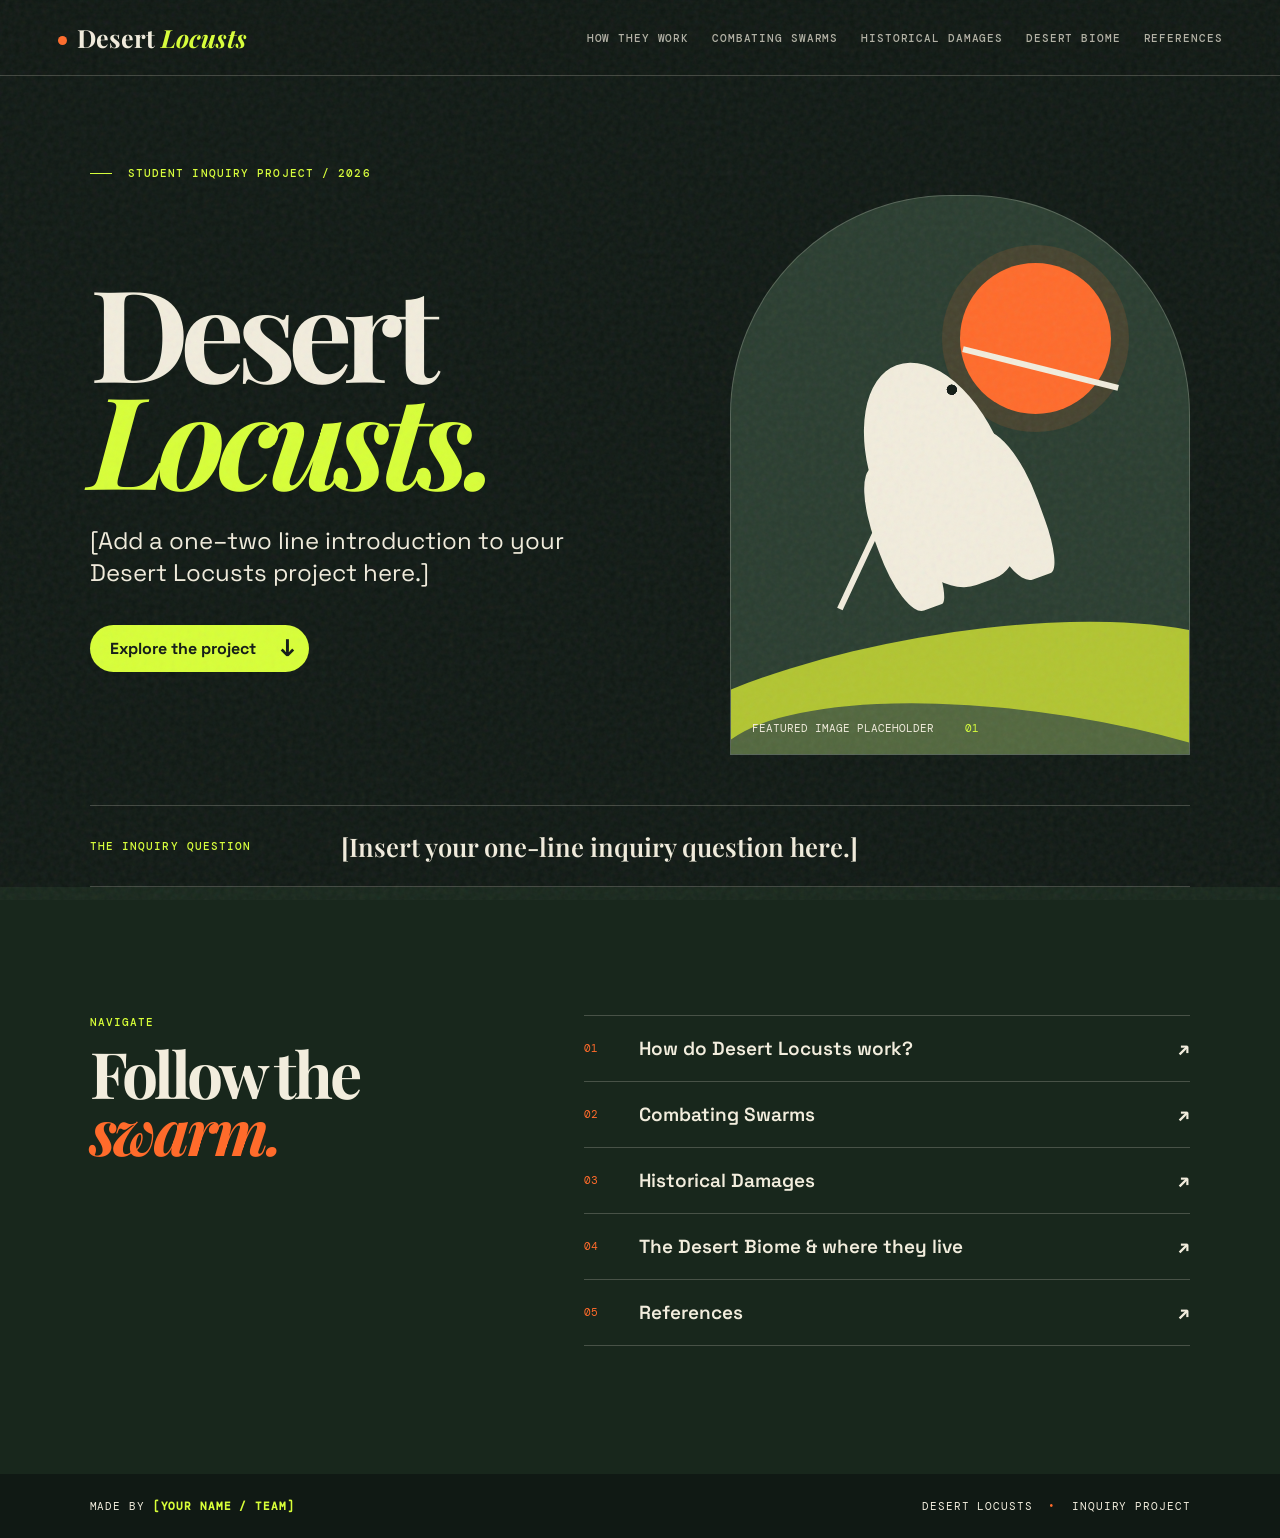
==== index.html @ 2d864cbd "Create desert locust inquiry website" ====
<!doctype html>
<html lang="en">
  <head>
    <meta charset="UTF-8" />
    <meta name="viewport" content="width=device-width, initial-scale=1.0" />
    <meta name="description" content="A student inquiry project about desert locusts." />
    <title>Desert Locusts | Inquiry Project</title>
    <link rel="preconnect" href="https://fonts.googleapis.com" />
    <link rel="preconnect" href="https://fonts.gstatic.com" crossorigin />
    <link href="https://fonts.googleapis.com/css2?family=DM+Mono:wght@400;500&family=Playfair+Display:ital,wght@0,600;0,700;0,800;1,600&family=Space+Grotesk:wght@400;500;600;700&display=swap" rel="stylesheet" />
    <link rel="stylesheet" href="styles.css" />
  </head>
  <body>
    <div class="grain" aria-hidden="true"></div>
    <header class="site-header">
      <a class="brand" href="#home" data-route="home"><span class="brand-dot"></span>Desert <em>Locusts</em></a>
      <button class="menu-toggle" aria-expanded="false" aria-controls="site-nav">Menu <span>+</span></button>
      <nav id="site-nav" aria-label="Main navigation">
        <a href="#how-locusts-work" data-route="how-locusts-work">How they work</a>
        <a href="#combating-swarms" data-route="combating-swarms">Combating swarms</a>
        <a href="#historical-damages" data-route="historical-damages">Historical damages</a>
        <a href="#desert-biome" data-route="desert-biome">Desert biome</a>
        <a href="#references" data-route="references">References</a>
      </nav>
    </header>

    <main>
      <section class="page active" id="home" data-page="home">
        <div class="hero">
          <p class="eyebrow"><span></span> Student inquiry project / 2026</p>
          <div class="hero-grid">
            <div class="hero-copy">
              <h1>Desert<br /><em>Locusts.</em></h1>
              <p class="lede">[Add a one–two line introduction to your Desert Locusts project here.]</p>
              <a class="round-link" href="#how-locusts-work" data-route="how-locusts-work">Explore the project <b>↓</b></a>
            </div>
            <figure class="hero-art placeholder-art" aria-label="Placeholder for a featured desert locust image">
              <div class="sun"></div><div class="dune dune-one"></div><div class="dune dune-two"></div>
              <div class="locust" aria-hidden="true"><i></i><i></i><i></i><i></i><i></i></div>
              <figcaption>Featured image placeholder <span>01</span></figcaption>
            </figure>
          </div>
          <div class="inquiry-card">
            <p class="eyebrow">The inquiry question</p>
            <p>[Insert your one-line inquiry question here.]</p>
          </div>
        </div>

        <section class="gateway" aria-labelledby="explore-title">
          <div><p class="eyebrow">Navigate</p><h2 id="explore-title">Follow the <em>swarm.</em></h2></div>
          <div class="topic-grid">
            <a href="#how-locusts-work" data-route="how-locusts-work"><span>01</span>How do Desert Locusts work?<b>↗</b></a>
            <a href="#combating-swarms" data-route="combating-swarms"><span>02</span>Combating Swarms<b>↗</b></a>
            <a href="#historical-damages" data-route="historical-damages"><span>03</span>Historical Damages<b>↗</b></a>
            <a href="#desert-biome" data-route="desert-biome"><span>04</span>The Desert Biome &amp; where they live<b>↗</b></a>
            <a href="#references" data-route="references"><span>05</span>References<b>↗</b></a>
          </div>
        </section>
        <footer class="home-footer"><p>Made by <strong>[Your name / team]</strong></p><p>Desert Locusts <span>•</span> Inquiry Project</p></footer>
      </section>

      <section class="page detail-page" id="how-locusts-work" data-page="how-locusts-work">
        <p class="page-number">01 / 05</p><p class="eyebrow">The science behind the swarm</p><h1>How do Desert<br /><em>Locusts work?</em></h1>
        <div class="content-layout"><div class="image-placeholder tall"><span>Image placeholder</span></div><div class="content-placeholder"><p class="lede">[Add your introduction to this topic here.]</p><hr /><h2>[Section heading]</h2><p>[Add your researched content here. This spacious layout is designed for paragraphs, facts, diagrams, or images.]</p><h2>[Section heading]</h2><p>[Continue your content here.]</p></div></div>
      </section>
      <section class="page detail-page orange" id="combating-swarms" data-page="combating-swarms">
        <p class="page-number">02 / 05</p><p class="eyebrow">Response and prevention</p><h1>Combating<br /><em>Swarms.</em></h1>
        <div class="content-layout"><div class="image-placeholder tall"><span>Image placeholder</span></div><div class="content-placeholder"><p class="lede">[Add your introduction to combating swarms here.]</p><hr /><h2>[Section heading]</h2><p>[Add your researched content here.]</p><h2>[Section heading]</h2><p>[Continue your content here.]</p></div></div>
      </section>
      <section class="page detail-page pink" id="historical-damages" data-page="historical-damages">
        <p class="page-number">03 / 05</p><p class="eyebrow">Impact through time</p><h1>Historical<br /><em>Damages.</em></h1>
        <div class="content-layout"><div class="image-placeholder tall"><span>Image placeholder</span></div><div class="content-placeholder"><p class="lede">[Add your introduction to historical damages here.]</p><hr /><h2>[Section heading]</h2><p>[Add your researched content here.]</p><h2>[Section heading]</h2><p>[Continue your content here.]</p></div></div>
      </section>
      <section class="page detail-page blue" id="desert-biome" data-page="desert-biome">
        <p class="page-number">04 / 05</p><p class="eyebrow">Place and habitat</p><h1>The Desert Biome<br /><em>&amp; where they live.</em></h1>
        <div class="content-layout"><div class="image-placeholder tall"><span>Map / image placeholder</span></div><div class="content-placeholder"><p class="lede">[Add your introduction to the Desert Biome here.]</p><hr /><h2>[Section heading]</h2><p>[Add your researched content here.]</p><h2>[Section heading]</h2><p>[Continue your content here.]</p></div></div>
      </section>
      <section class="page detail-page references" id="references" data-page="references">
        <p class="page-number">05 / 05</p><p class="eyebrow">Research archive</p><h1>References.</h1>
        <div class="reference-box"><p class="lede">[Add your complete reference list below.]</p><ol><li>[Reference 1]</li><li>[Reference 2]</li><li>[Reference 3]</li><li>[Reference 4]</li><li>[Reference 5]</li></ol></div>
      </section>
    </main>
    <script src="script.js"></script>
  </body>
</html>
---- styles.css ----
:root{--ink:#101914;--cream:#f2eddd;--lime:#d8ff38;--orange:#ff6b2b;--pink:#ff5d9b;--blue:#63b8ff;--line:rgba(242,237,221,.22)}*{box-sizing:border-box}html{scroll-behavior:smooth}body{margin:0;background:var(--ink);color:var(--cream);font-family:"Space Grotesk",sans-serif}.grain{position:fixed;inset:0;pointer-events:none;z-index:20;opacity:.13;background-image:url("data:image/svg+xml,%3Csvg viewBox='0 0 180 180' xmlns='http://www.w3.org/2000/svg'%3E%3Cfilter id='n'%3E%3CfeTurbulence type='fractalNoise' baseFrequency='.9' numOctaves='3' stitchTiles='stitch'/%3E%3C/filter%3E%3Crect width='100%25' height='100%25' filter='url(%23n)' opacity='.55'/%3E%3C/svg%3E")}.site-header{height:76px;padding:0 4.5vw;border-bottom:1px solid var(--line);display:flex;align-items:center;justify-content:space-between;position:sticky;top:0;background:rgba(16,25,20,.88);backdrop-filter:blur(14px);z-index:10}.brand{color:var(--cream);text-decoration:none;font:700 25px "Playfair Display",serif}.brand em{color:var(--lime)}.brand-dot{display:inline-block;width:9px;height:9px;background:var(--orange);border-radius:50%;margin:0 10px 3px 0}nav{display:flex;gap:23px}nav a{color:var(--cream);text-transform:uppercase;letter-spacing:.08em;font:500 11px "DM Mono",monospace;text-decoration:none;opacity:.72}nav a:hover,nav a.active{color:var(--lime);opacity:1}.menu-toggle{display:none}.page{display:none;min-height:calc(100vh - 76px)}.page.active{display:block}.hero{padding:7vw 7vw 0;overflow:hidden}.eyebrow{margin:0 0 15px;color:var(--lime);font:500 11px "DM Mono",monospace;letter-spacing:.1em;text-transform:uppercase}.eyebrow span{width:22px;height:1px;background:currentColor;display:inline-block;margin:0 8px 3px 0}.hero-grid{display:grid;grid-template-columns:1.1fr .9fr;gap:6vw;align-items:center}.hero h1,.detail-page h1{font:700 clamp(66px,10vw,154px)/.83 "Playfair Display",serif;letter-spacing:-.065em;margin:0}.hero h1 em,.detail-page h1 em{color:var(--lime);font-style:italic}.lede{font-size:clamp(18px,2vw,24px);line-height:1.35;margin:35px 0;max-width:540px}.round-link{display:inline-flex;align-items:center;gap:24px;color:var(--ink);background:var(--lime);padding:13px 14px 13px 20px;text-decoration:none;border-radius:99px;font-weight:700}.round-link b{font-size:24px;line-height:.7}.placeholder-art{height:min(45vw,560px);margin:0;position:relative;overflow:hidden;background:#2a3d30;border-radius:220px 220px 0 0;border:1px solid var(--line)}.sun{position:absolute;top:12%;right:17%;width:33%;aspect-ratio:1;border-radius:50%;background:var(--orange);box-shadow:0 0 0 18px rgba(255,107,43,.13)}.dune{position:absolute;width:150%;height:38%;border-radius:50%;background:#b2c531;bottom:-17%;left:-30%;transform:rotate(-10deg)}.dune-two{background:#52673e;bottom:-31%;left:-5%;transform:rotate(9deg)}.locust{position:absolute;width:29%;height:42%;left:31%;top:29%;border-radius:50% 55% 40% 50%;background:var(--cream);transform:rotate(-20deg);box-shadow:55px 52px 0 -38px var(--cream),-58px 47px 0 -41px var(--cream)}.locust:before,.locust:after{content:"";position:absolute;background:var(--cream);width:120%;height:6px;top:40%;left:-90%;transform:rotate(-45deg);transform-origin:right}.locust:after{left:78%;transform:rotate(34deg)}.locust i{position:absolute;background:var(--ink);border-radius:50%;width:10px;height:10px;right:16%;top:16%}.placeholder-art figcaption{position:absolute;bottom:19px;left:21px;font:11px "DM Mono",monospace;text-transform:uppercase}.placeholder-art figcaption span{margin-left:24px;color:var(--lime)}.inquiry-card{border-top:1px solid var(--line);border-bottom:1px solid var(--line);padding:25px 0;margin-top:50px;display:flex;gap:7vw;align-items:center}.inquiry-card .eyebrow{margin:0;min-width:145px}.inquiry-card p:last-child{margin:0;font:600 clamp(18px,2vw,29px)/1.18 "Playfair Display",serif}.gateway{padding:10vw 7vw;display:grid;grid-template-columns:.8fr 1.2fr;gap:7vw;background:#18271c}.gateway h2{font:700 clamp(48px,5vw,76px)/.9 "Playfair Display",serif;margin:0;letter-spacing:-.05em}.gateway h2 em{color:var(--orange)}.topic-grid{border-top:1px solid var(--line)}.topic-grid a{display:grid;grid-template-columns:45px 1fr 25px;gap:10px;padding:20px 0;border-bottom:1px solid var(--line);color:var(--cream);text-decoration:none;font-size:19px;font-weight:600}.topic-grid a:hover{color:var(--lime);padding-left:8px}.topic-grid span{font:11px "DM Mono",monospace;color:var(--orange);padding-top:5px}.topic-grid b{text-align:right}.home-footer{display:flex;justify-content:space-between;padding:25px 7vw;font:11px "DM Mono",monospace;text-transform:uppercase;letter-spacing:.08em}.home-footer p{margin:0}.home-footer strong{color:var(--lime)}.home-footer span{color:var(--orange);margin:0 8px}.detail-page{padding:7vw;position:relative;background:var(--ink)}.detail-page .page-number{position:absolute;right:7vw;top:7vw;color:var(--orange);font:11px "DM Mono",monospace}.detail-page h1{font-size:clamp(58px,9vw,132px);margin-bottom:70px}.content-layout{display:grid;grid-template-columns:.9fr 1.1fr;gap:7vw;align-items:start}.image-placeholder{min-height:460px;border:1px dashed rgba(242,237,221,.55);background:linear-gradient(135deg,#23382b,#1a271f);position:relative;overflow:hidden}.image-placeholder:before{content:"";position:absolute;width:210px;height:210px;border-radius:50%;background:var(--orange);right:-45px;top:-45px}.image-placeholder span{position:absolute;bottom:20px;left:20px;font:11px "DM Mono",monospace;text-transform:uppercase;letter-spacing:.1em}.content-placeholder{max-width:650px}.content-placeholder .lede{margin-top:0}.content-placeholder hr{border:0;border-top:1px solid var(--line);margin:40px 0}.content-placeholder h2{font:700 31px "Playfair Display",serif;margin:30px 0 9px}.content-placeholder p:not(.lede){font-size:17px;line-height:1.7;color:#d5d0c3}.orange{--lime:#ff9d3d}.pink{--lime:#ff7bb0}.blue{--lime:#7ac5ff}.references{min-height:100vh}.reference-box{max-width:900px;border-top:1px solid var(--line);padding-top:20px}.reference-box ol{margin:42px 0 0;padding:0;list-style-position:inside;border-top:1px solid var(--line)}.reference-box li{padding:19px 0;border-bottom:1px solid var(--line);font:15px/1.5 "DM Mono",monospace;color:#d5d0c3}
@media(max-width:800px){.site-header{height:65px;padding:0 6vw}.brand{font-size:22px}.menu-toggle{display:block;background:none;border:0;color:var(--cream);font:500 11px "DM Mono",monospace;text-transform:uppercase;letter-spacing:.1em}.menu-toggle span{color:var(--lime);font-size:20px;margin-left:5px}nav{display:none;position:absolute;top:65px;left:0;right:0;background:var(--ink);padding:20px 6vw 26px;flex-direction:column;border-bottom:1px solid var(--line)}nav.open{display:flex}.page{min-height:calc(100vh - 65px)}.hero{padding:15vw 6vw 0}.hero-grid,.gateway,.content-layout{grid-template-columns:1fr;gap:42px}.hero h1{font-size:clamp(65px,19vw,110px)}.placeholder-art{height:90vw;max-height:500px}.inquiry-card{display:block;margin-top:36px}.inquiry-card .eyebrow{margin-bottom:13px}.gateway{padding:18vw 6vw}.home-footer{padding:22px 6vw;gap:15px;flex-direction:column}.detail-page{padding:15vw 6vw}.detail-page .page-number{right:6vw;top:15vw}.detail-page h1{font-size:clamp(50px,14vw,82px);margin-bottom:45px;padding-top:25px}.image-placeholder{min-height:270px}.content-placeholder h2{font-size:27px}}
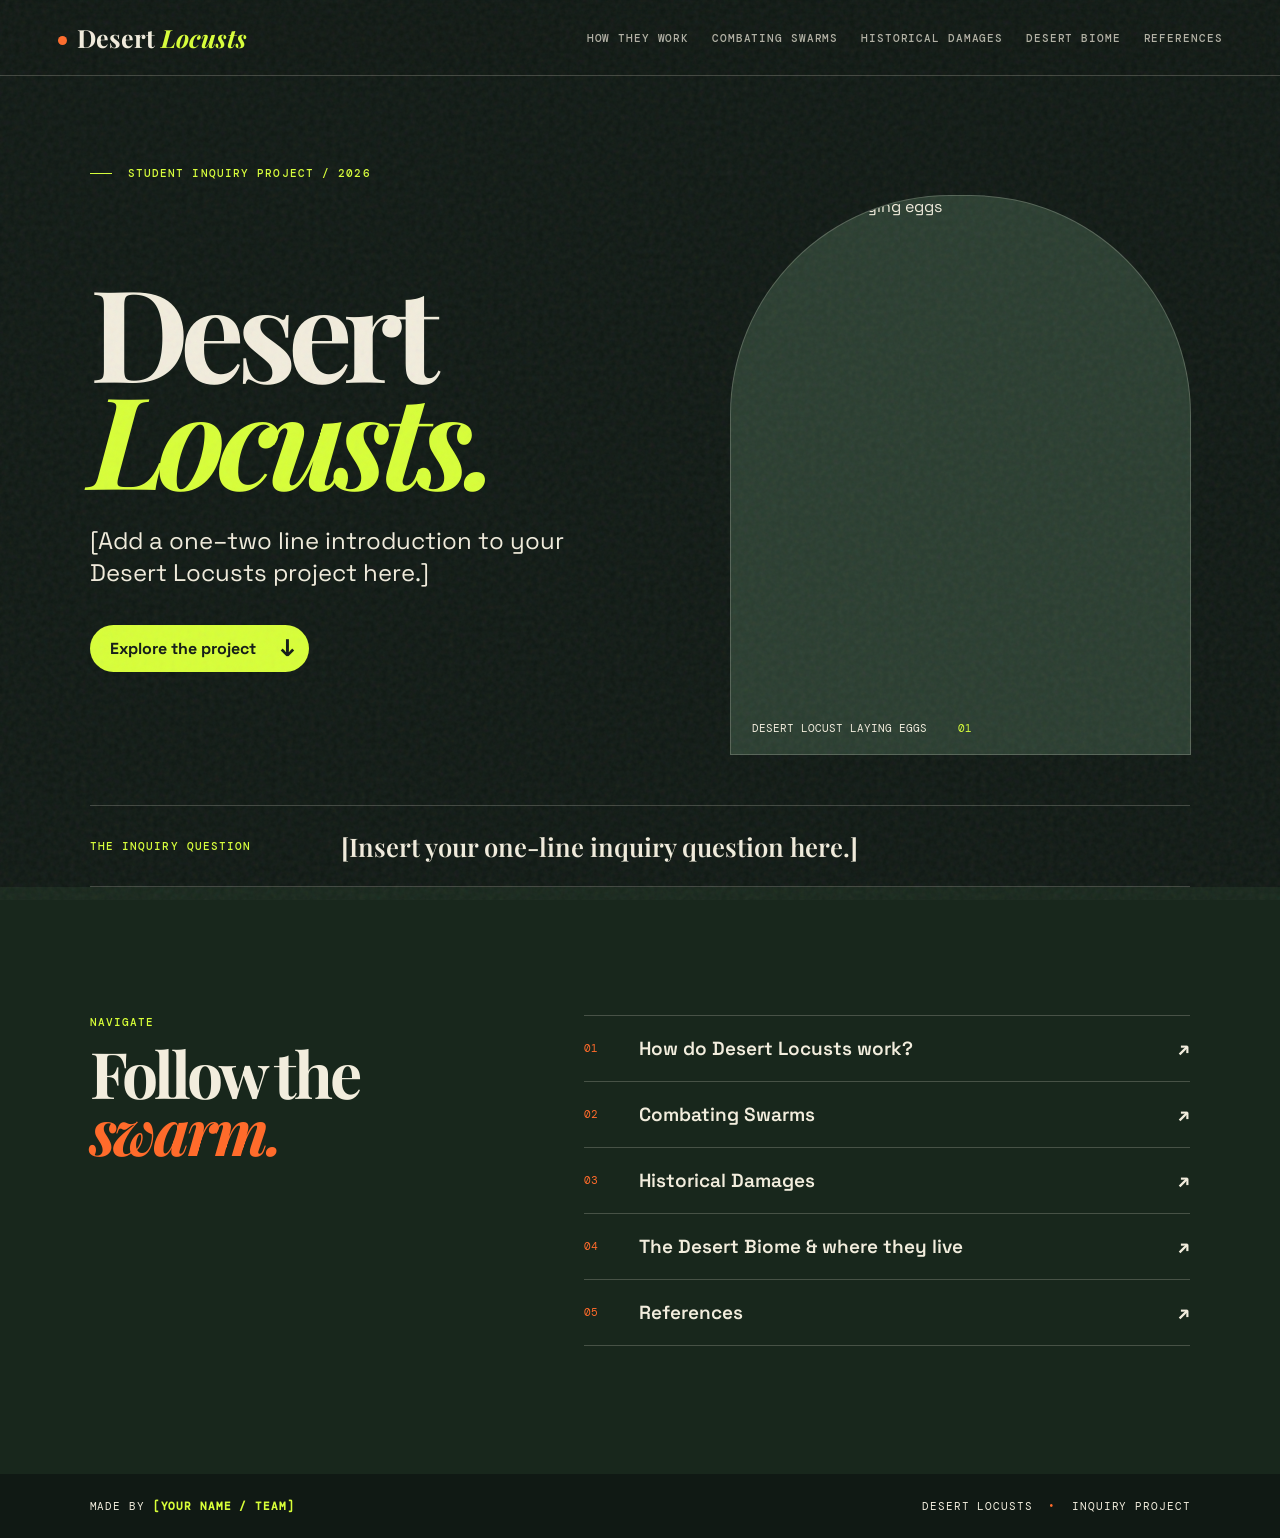
==== commit b4673aa4: "Add desert locust hero image" ====
--- a/index.html
+++ b/index.html
@@ -13,31 +13,30 @@
   <body>
     <div class="grain" aria-hidden="true"></div>
     <header class="site-header">
-      <a class="brand" href="#home" data-route="home"><span class="brand-dot"></span>Desert <em>Locusts</em></a>
+      <a class="brand" href="index.html"><span class="brand-dot"></span>Desert <em>Locusts</em></a>
       <button class="menu-toggle" aria-expanded="false" aria-controls="site-nav">Menu <span>+</span></button>
       <nav id="site-nav" aria-label="Main navigation">
-        <a href="#how-locusts-work" data-route="how-locusts-work">How they work</a>
-        <a href="#combating-swarms" data-route="combating-swarms">Combating swarms</a>
-        <a href="#historical-damages" data-route="historical-damages">Historical damages</a>
-        <a href="#desert-biome" data-route="desert-biome">Desert biome</a>
-        <a href="#references" data-route="references">References</a>
+        <a href="how-locusts-work.html">How they work</a>
+        <a href="combating-swarms.html">Combating swarms</a>
+        <a href="historical-damages.html">Historical damages</a>
+        <a href="desert-biome.html">Desert biome</a>
+        <a href="references.html">References</a>
       </nav>
     </header>
 
     <main>
-      <section class="page active" id="home" data-page="home">
+      <section class="page active">
         <div class="hero">
           <p class="eyebrow"><span></span> Student inquiry project / 2026</p>
           <div class="hero-grid">
             <div class="hero-copy">
               <h1>Desert<br /><em>Locusts.</em></h1>
               <p class="lede">[Add a one–two line introduction to your Desert Locusts project here.]</p>
-              <a class="round-link" href="#how-locusts-work" data-route="how-locusts-work">Explore the project <b>↓</b></a>
+              <a class="round-link" href="how-locusts-work.html">Explore the project <b>↓</b></a>
             </div>
-            <figure class="hero-art placeholder-art" aria-label="Placeholder for a featured desert locust image">
-              <div class="sun"></div><div class="dune dune-one"></div><div class="dune dune-two"></div>
-              <div class="locust" aria-hidden="true"><i></i><i></i><i></i><i></i><i></i></div>
-              <figcaption>Featured image placeholder <span>01</span></figcaption>
+            <figure class="hero-art placeholder-art">
+              <img src="https://upload.wikimedia.org/wikipedia/commons/f/f2/SGR_laying.jpg" alt="Desert locust laying eggs" />
+              <figcaption>Desert locust laying eggs <span>01</span></figcaption>
             </figure>
           </div>
           <div class="inquiry-card">
@@ -49,36 +48,16 @@
         <section class="gateway" aria-labelledby="explore-title">
           <div><p class="eyebrow">Navigate</p><h2 id="explore-title">Follow the <em>swarm.</em></h2></div>
           <div class="topic-grid">
-            <a href="#how-locusts-work" data-route="how-locusts-work"><span>01</span>How do Desert Locusts work?<b>↗</b></a>
-            <a href="#combating-swarms" data-route="combating-swarms"><span>02</span>Combating Swarms<b>↗</b></a>
-            <a href="#historical-damages" data-route="historical-damages"><span>03</span>Historical Damages<b>↗</b></a>
-            <a href="#desert-biome" data-route="desert-biome"><span>04</span>The Desert Biome &amp; where they live<b>↗</b></a>
-            <a href="#references" data-route="references"><span>05</span>References<b>↗</b></a>
+            <a href="how-locusts-work.html"><span>01</span>How do Desert Locusts work?<b>↗</b></a>
+            <a href="combating-swarms.html"><span>02</span>Combating Swarms<b>↗</b></a>
+            <a href="historical-damages.html"><span>03</span>Historical Damages<b>↗</b></a>
+            <a href="desert-biome.html"><span>04</span>The Desert Biome &amp; where they live<b>↗</b></a>
+            <a href="references.html"><span>05</span>References<b>↗</b></a>
           </div>
         </section>
         <footer class="home-footer"><p>Made by <strong>[Your name / team]</strong></p><p>Desert Locusts <span>•</span> Inquiry Project</p></footer>
       </section>
 
-      <section class="page detail-page" id="how-locusts-work" data-page="how-locusts-work">
-        <p class="page-number">01 / 05</p><p class="eyebrow">The science behind the swarm</p><h1>How do Desert<br /><em>Locusts work?</em></h1>
-        <div class="content-layout"><div class="image-placeholder tall"><span>Image placeholder</span></div><div class="content-placeholder"><p class="lede">[Add your introduction to this topic here.]</p><hr /><h2>[Section heading]</h2><p>[Add your researched content here. This spacious layout is designed for paragraphs, facts, diagrams, or images.]</p><h2>[Section heading]</h2><p>[Continue your content here.]</p></div></div>
-      </section>
-      <section class="page detail-page orange" id="combating-swarms" data-page="combating-swarms">
-        <p class="page-number">02 / 05</p><p class="eyebrow">Response and prevention</p><h1>Combating<br /><em>Swarms.</em></h1>
-        <div class="content-layout"><div class="image-placeholder tall"><span>Image placeholder</span></div><div class="content-placeholder"><p class="lede">[Add your introduction to combating swarms here.]</p><hr /><h2>[Section heading]</h2><p>[Add your researched content here.]</p><h2>[Section heading]</h2><p>[Continue your content here.]</p></div></div>
-      </section>
-      <section class="page detail-page pink" id="historical-damages" data-page="historical-damages">
-        <p class="page-number">03 / 05</p><p class="eyebrow">Impact through time</p><h1>Historical<br /><em>Damages.</em></h1>
-        <div class="content-layout"><div class="image-placeholder tall"><span>Image placeholder</span></div><div class="content-placeholder"><p class="lede">[Add your introduction to historical damages here.]</p><hr /><h2>[Section heading]</h2><p>[Add your researched content here.]</p><h2>[Section heading]</h2><p>[Continue your content here.]</p></div></div>
-      </section>
-      <section class="page detail-page blue" id="desert-biome" data-page="desert-biome">
-        <p class="page-number">04 / 05</p><p class="eyebrow">Place and habitat</p><h1>The Desert Biome<br /><em>&amp; where they live.</em></h1>
-        <div class="content-layout"><div class="image-placeholder tall"><span>Map / image placeholder</span></div><div class="content-placeholder"><p class="lede">[Add your introduction to the Desert Biome here.]</p><hr /><h2>[Section heading]</h2><p>[Add your researched content here.]</p><h2>[Section heading]</h2><p>[Continue your content here.]</p></div></div>
-      </section>
-      <section class="page detail-page references" id="references" data-page="references">
-        <p class="page-number">05 / 05</p><p class="eyebrow">Research archive</p><h1>References.</h1>
-        <div class="reference-box"><p class="lede">[Add your complete reference list below.]</p><ol><li>[Reference 1]</li><li>[Reference 2]</li><li>[Reference 3]</li><li>[Reference 4]</li><li>[Reference 5]</li></ol></div>
-      </section>
     </main>
     <script src="script.js"></script>
   </body>
--- a/styles.css
+++ b/styles.css
@@ -1,2 +1,72 @@
 :root{--ink:#101914;--cream:#f2eddd;--lime:#d8ff38;--orange:#ff6b2b;--pink:#ff5d9b;--blue:#63b8ff;--line:rgba(242,237,221,.22)}*{box-sizing:border-box}html{scroll-behavior:smooth}body{margin:0;background:var(--ink);color:var(--cream);font-family:"Space Grotesk",sans-serif}.grain{position:fixed;inset:0;pointer-events:none;z-index:20;opacity:.13;background-image:url("data:image/svg+xml,%3Csvg viewBox='0 0 180 180' xmlns='http://www.w3.org/2000/svg'%3E%3Cfilter id='n'%3E%3CfeTurbulence type='fractalNoise' baseFrequency='.9' numOctaves='3' stitchTiles='stitch'/%3E%3C/filter%3E%3Crect width='100%25' height='100%25' filter='url(%23n)' opacity='.55'/%3E%3C/svg%3E")}.site-header{height:76px;padding:0 4.5vw;border-bottom:1px solid var(--line);display:flex;align-items:center;justify-content:space-between;position:sticky;top:0;background:rgba(16,25,20,.88);backdrop-filter:blur(14px);z-index:10}.brand{color:var(--cream);text-decoration:none;font:700 25px "Playfair Display",serif}.brand em{color:var(--lime)}.brand-dot{display:inline-block;width:9px;height:9px;background:var(--orange);border-radius:50%;margin:0 10px 3px 0}nav{display:flex;gap:23px}nav a{color:var(--cream);text-transform:uppercase;letter-spacing:.08em;font:500 11px "DM Mono",monospace;text-decoration:none;opacity:.72}nav a:hover,nav a.active{color:var(--lime);opacity:1}.menu-toggle{display:none}.page{display:none;min-height:calc(100vh - 76px)}.page.active{display:block}.hero{padding:7vw 7vw 0;overflow:hidden}.eyebrow{margin:0 0 15px;color:var(--lime);font:500 11px "DM Mono",monospace;letter-spacing:.1em;text-transform:uppercase}.eyebrow span{width:22px;height:1px;background:currentColor;display:inline-block;margin:0 8px 3px 0}.hero-grid{display:grid;grid-template-columns:1.1fr .9fr;gap:6vw;align-items:center}.hero h1,.detail-page h1{font:700 clamp(66px,10vw,154px)/.83 "Playfair Display",serif;letter-spacing:-.065em;margin:0}.hero h1 em,.detail-page h1 em{color:var(--lime);font-style:italic}.lede{font-size:clamp(18px,2vw,24px);line-height:1.35;margin:35px 0;max-width:540px}.round-link{display:inline-flex;align-items:center;gap:24px;color:var(--ink);background:var(--lime);padding:13px 14px 13px 20px;text-decoration:none;border-radius:99px;font-weight:700}.round-link b{font-size:24px;line-height:.7}.placeholder-art{height:min(45vw,560px);margin:0;position:relative;overflow:hidden;background:#2a3d30;border-radius:220px 220px 0 0;border:1px solid var(--line)}.sun{position:absolute;top:12%;right:17%;width:33%;aspect-ratio:1;border-radius:50%;background:var(--orange);box-shadow:0 0 0 18px rgba(255,107,43,.13)}.dune{position:absolute;width:150%;height:38%;border-radius:50%;background:#b2c531;bottom:-17%;left:-30%;transform:rotate(-10deg)}.dune-two{background:#52673e;bottom:-31%;left:-5%;transform:rotate(9deg)}.locust{position:absolute;width:29%;height:42%;left:31%;top:29%;border-radius:50% 55% 40% 50%;background:var(--cream);transform:rotate(-20deg);box-shadow:55px 52px 0 -38px var(--cream),-58px 47px 0 -41px var(--cream)}.locust:before,.locust:after{content:"";position:absolute;background:var(--cream);width:120%;height:6px;top:40%;left:-90%;transform:rotate(-45deg);transform-origin:right}.locust:after{left:78%;transform:rotate(34deg)}.locust i{position:absolute;background:var(--ink);border-radius:50%;width:10px;height:10px;right:16%;top:16%}.placeholder-art figcaption{position:absolute;bottom:19px;left:21px;font:11px "DM Mono",monospace;text-transform:uppercase}.placeholder-art figcaption span{margin-left:24px;color:var(--lime)}.inquiry-card{border-top:1px solid var(--line);border-bottom:1px solid var(--line);padding:25px 0;margin-top:50px;display:flex;gap:7vw;align-items:center}.inquiry-card .eyebrow{margin:0;min-width:145px}.inquiry-card p:last-child{margin:0;font:600 clamp(18px,2vw,29px)/1.18 "Playfair Display",serif}.gateway{padding:10vw 7vw;display:grid;grid-template-columns:.8fr 1.2fr;gap:7vw;background:#18271c}.gateway h2{font:700 clamp(48px,5vw,76px)/.9 "Playfair Display",serif;margin:0;letter-spacing:-.05em}.gateway h2 em{color:var(--orange)}.topic-grid{border-top:1px solid var(--line)}.topic-grid a{display:grid;grid-template-columns:45px 1fr 25px;gap:10px;padding:20px 0;border-bottom:1px solid var(--line);color:var(--cream);text-decoration:none;font-size:19px;font-weight:600}.topic-grid a:hover{color:var(--lime);padding-left:8px}.topic-grid span{font:11px "DM Mono",monospace;color:var(--orange);padding-top:5px}.topic-grid b{text-align:right}.home-footer{display:flex;justify-content:space-between;padding:25px 7vw;font:11px "DM Mono",monospace;text-transform:uppercase;letter-spacing:.08em}.home-footer p{margin:0}.home-footer strong{color:var(--lime)}.home-footer span{color:var(--orange);margin:0 8px}.detail-page{padding:7vw;position:relative;background:var(--ink)}.detail-page .page-number{position:absolute;right:7vw;top:7vw;color:var(--orange);font:11px "DM Mono",monospace}.detail-page h1{font-size:clamp(58px,9vw,132px);margin-bottom:70px}.content-layout{display:grid;grid-template-columns:.9fr 1.1fr;gap:7vw;align-items:start}.image-placeholder{min-height:460px;border:1px dashed rgba(242,237,221,.55);background:linear-gradient(135deg,#23382b,#1a271f);position:relative;overflow:hidden}.image-placeholder:before{content:"";position:absolute;width:210px;height:210px;border-radius:50%;background:var(--orange);right:-45px;top:-45px}.image-placeholder span{position:absolute;bottom:20px;left:20px;font:11px "DM Mono",monospace;text-transform:uppercase;letter-spacing:.1em}.content-placeholder{max-width:650px}.content-placeholder .lede{margin-top:0}.content-placeholder hr{border:0;border-top:1px solid var(--line);margin:40px 0}.content-placeholder h2{font:700 31px "Playfair Display",serif;margin:30px 0 9px}.content-placeholder p:not(.lede){font-size:17px;line-height:1.7;color:#d5d0c3}.orange{--lime:#ff9d3d}.pink{--lime:#ff7bb0}.blue{--lime:#7ac5ff}.references{min-height:100vh}.reference-box{max-width:900px;border-top:1px solid var(--line);padding-top:20px}.reference-box ol{margin:42px 0 0;padding:0;list-style-position:inside;border-top:1px solid var(--line)}.reference-box li{padding:19px 0;border-bottom:1px solid var(--line);font:15px/1.5 "DM Mono",monospace;color:#d5d0c3}
 @media(max-width:800px){.site-header{height:65px;padding:0 6vw}.brand{font-size:22px}.menu-toggle{display:block;background:none;border:0;color:var(--cream);font:500 11px "DM Mono",monospace;text-transform:uppercase;letter-spacing:.1em}.menu-toggle span{color:var(--lime);font-size:20px;margin-left:5px}nav{display:none;position:absolute;top:65px;left:0;right:0;background:var(--ink);padding:20px 6vw 26px;flex-direction:column;border-bottom:1px solid var(--line)}nav.open{display:flex}.page{min-height:calc(100vh - 65px)}.hero{padding:15vw 6vw 0}.hero-grid,.gateway,.content-layout{grid-template-columns:1fr;gap:42px}.hero h1{font-size:clamp(65px,19vw,110px)}.placeholder-art{height:90vw;max-height:500px}.inquiry-card{display:block;margin-top:36px}.inquiry-card .eyebrow{margin-bottom:13px}.gateway{padding:18vw 6vw}.home-footer{padding:22px 6vw;gap:15px;flex-direction:column}.detail-page{padding:15vw 6vw}.detail-page .page-number{right:6vw;top:15vw}.detail-page h1{font-size:clamp(50px,14vw,82px);margin-bottom:45px;padding-top:25px}.image-placeholder{min-height:270px}.content-placeholder h2{font-size:27px}}
+
+/* Page entrance animations */
+@keyframes fade-up {
+  from { opacity: 0; transform: translateY(28px); }
+  to { opacity: 1; transform: translateY(0); }
+}
+
+@keyframes fade-in {
+  from { opacity: 0; }
+  to { opacity: 1; }
+}
+
+@keyframes reveal-image {
+  from { clip-path: inset(0 0 100% 0); transform: scale(1.06); }
+  to { clip-path: inset(0 0 0 0); transform: scale(1); }
+}
+
+@keyframes drift {
+  0%, 100% { transform: translate3d(0, 0, 0) rotate(-20deg); }
+  50% { transform: translate3d(9px, -13px, 0) rotate(-16deg); }
+}
+
+.site-header { animation: fade-in .7s ease both; }
+.hero > .eyebrow,
+.detail-page > .eyebrow { animation: fade-up .65s .12s cubic-bezier(.22, 1, .36, 1) both; }
+.hero-copy h1,
+.detail-page h1 { animation: fade-up .8s .22s cubic-bezier(.22, 1, .36, 1) both; }
+.hero-copy .lede,
+.content-placeholder .lede { animation: fade-up .75s .39s cubic-bezier(.22, 1, .36, 1) both; }
+.round-link { animation: fade-up .7s .52s cubic-bezier(.22, 1, .36, 1) both; transition: transform .25s ease, box-shadow .25s ease, background-color .25s ease; }
+.round-link:hover { transform: translateY(-4px); box-shadow: 0 12px 26px rgba(216, 255, 56, .22); }
+.hero-art,
+.image-placeholder { animation: reveal-image 1.1s .26s cubic-bezier(.77, 0, .18, 1) both; }
+.locust { animation: drift 5.5s 1.2s ease-in-out infinite; }
+.inquiry-card { animation: fade-up .8s .64s cubic-bezier(.22, 1, .36, 1) both; }
+.gateway { animation: fade-in .85s .26s ease both; }
+.gateway > div:first-child { animation: fade-up .7s .35s cubic-bezier(.22, 1, .36, 1) both; }
+.topic-grid a { animation: fade-up .55s cubic-bezier(.22, 1, .36, 1) both; transition: color .2s ease, padding-left .25s ease, background-color .25s ease; }
+.topic-grid a:nth-child(1) { animation-delay: .42s; }
+.topic-grid a:nth-child(2) { animation-delay: .49s; }
+.topic-grid a:nth-child(3) { animation-delay: .56s; }
+.topic-grid a:nth-child(4) { animation-delay: .63s; }
+.topic-grid a:nth-child(5) { animation-delay: .70s; }
+.topic-grid a:hover { background: rgba(216, 255, 56, .06); }
+.home-footer { animation: fade-in .8s .85s ease both; }
+.detail-page .page-number { animation: fade-in .65s .34s ease both; }
+.content-placeholder hr,
+.content-placeholder h2,
+.content-placeholder p:not(.lede),
+.reference-box { animation: fade-up .65s .52s cubic-bezier(.22, 1, .36, 1) both; }
+.content-placeholder h2 { animation-delay: .61s; }
+.content-placeholder p:not(.lede) { animation-delay: .7s; }
+.reference-box li { animation: fade-up .55s cubic-bezier(.22, 1, .36, 1) both; }
+.reference-box li:nth-child(1) { animation-delay: .45s; }
+.reference-box li:nth-child(2) { animation-delay: .52s; }
+.reference-box li:nth-child(3) { animation-delay: .59s; }
+.reference-box li:nth-child(4) { animation-delay: .66s; }
+.reference-box li:nth-child(5) { animation-delay: .73s; }
+
+.placeholder-art img {
+  width: 100%;
+  height: 100%;
+  display: block;
+  object-fit: cover;
+  object-position: center;
+}
+
+@media (prefers-reduced-motion: reduce) {
+  *, *::before, *::after { animation-duration: .01ms !important; animation-iteration-count: 1 !important; scroll-behavior: auto !important; transition-duration: .01ms !important; }
+}
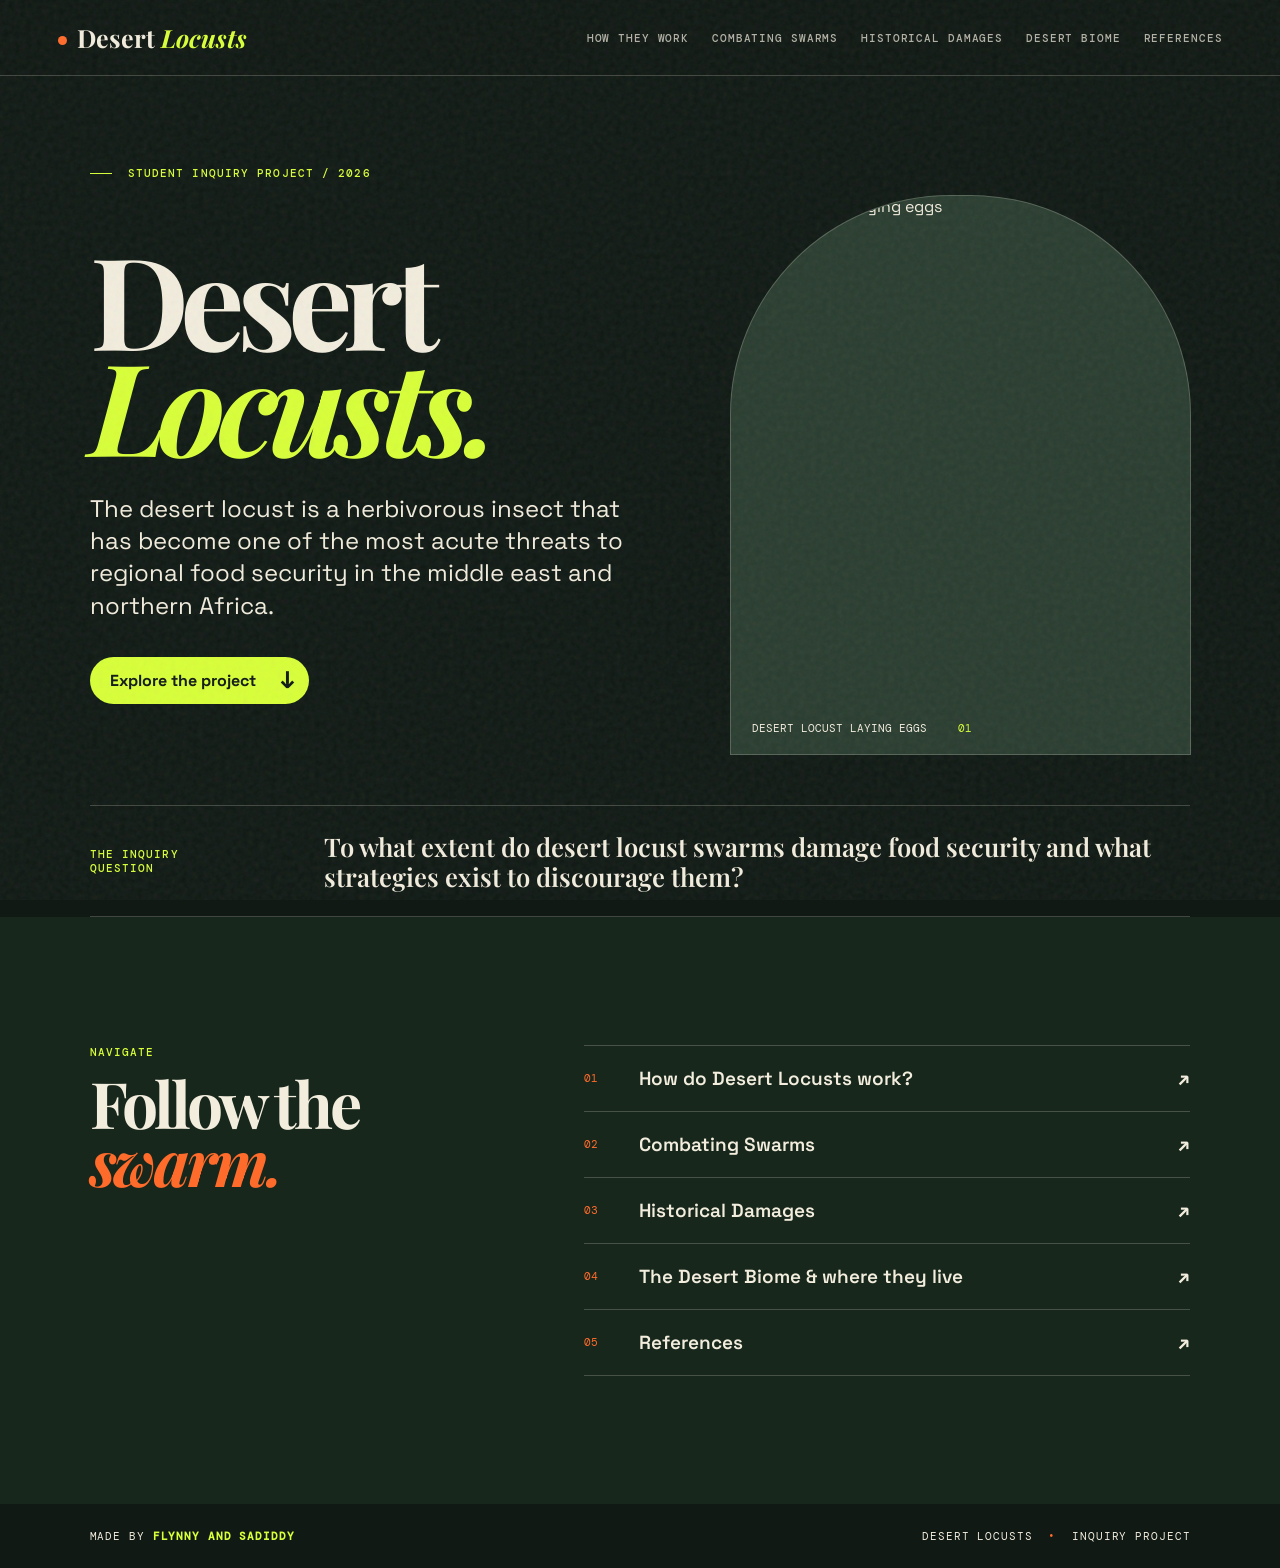
==== commit 1af95b39: "Update index.html" ====
--- a/index.html
+++ b/index.html
@@ -31,7 +31,7 @@
           <div class="hero-grid">
             <div class="hero-copy">
               <h1>Desert<br /><em>Locusts.</em></h1>
-              <p class="lede">[Add a one–two line introduction to your Desert Locusts project here.]</p>
+              <p class="lede">The desert locust is a herbivorous insect that has become one of the most acute threats to regional food security in the middle east and northern Africa.</p>
               <a class="round-link" href="how-locusts-work.html">Explore the project <b>↓</b></a>
             </div>
             <figure class="hero-art placeholder-art">
@@ -41,7 +41,7 @@
           </div>
           <div class="inquiry-card">
             <p class="eyebrow">The inquiry question</p>
-            <p>[Insert your one-line inquiry question here.]</p>
+            <p>To what extent do desert locust swarms damage food security and what strategies exist to discourage them?</p>
           </div>
         </div>
 
@@ -55,7 +55,7 @@
             <a href="references.html"><span>05</span>References<b>↗</b></a>
           </div>
         </section>
-        <footer class="home-footer"><p>Made by <strong>[Your name / team]</strong></p><p>Desert Locusts <span>•</span> Inquiry Project</p></footer>
+        <footer class="home-footer"><p>Made by <strong>Flynny and Sadiddy</strong></p><p>Desert Locusts <span>•</span> Inquiry Project</p></footer>
       </section>
 
     </main>
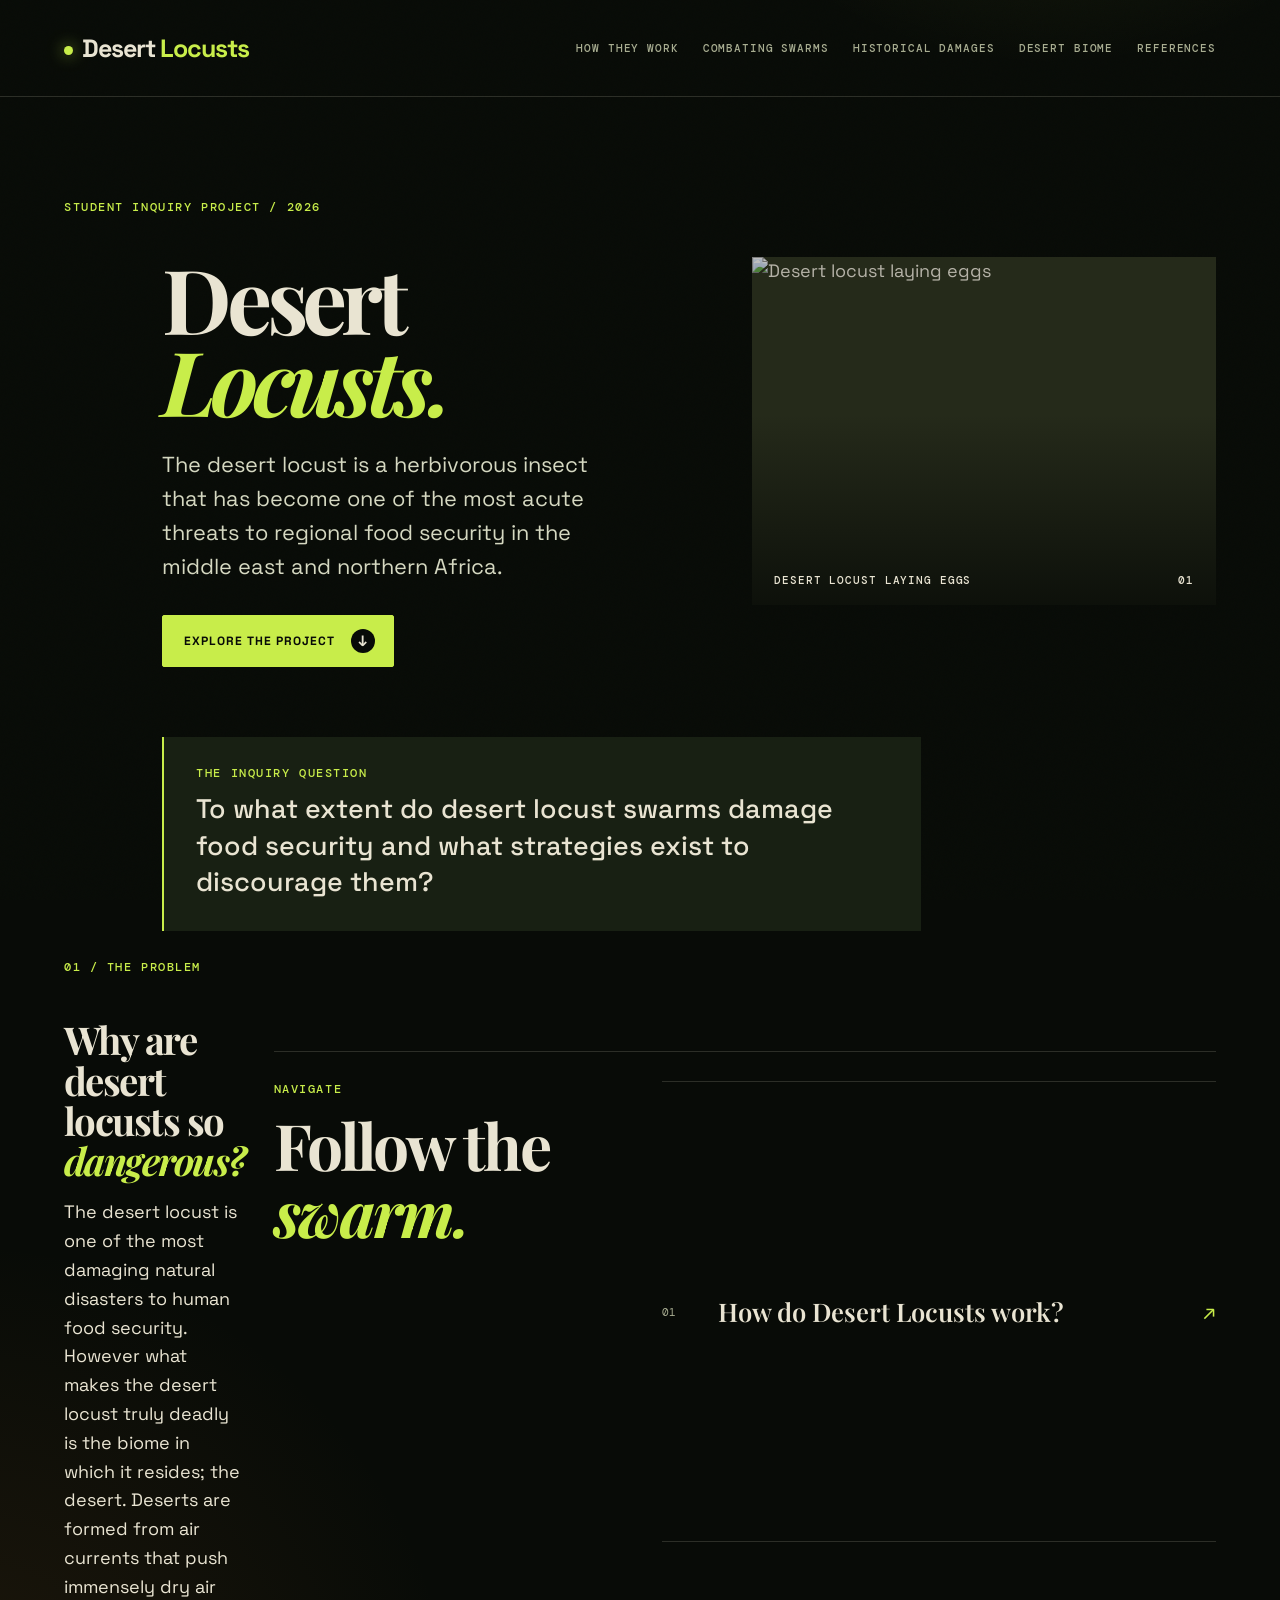
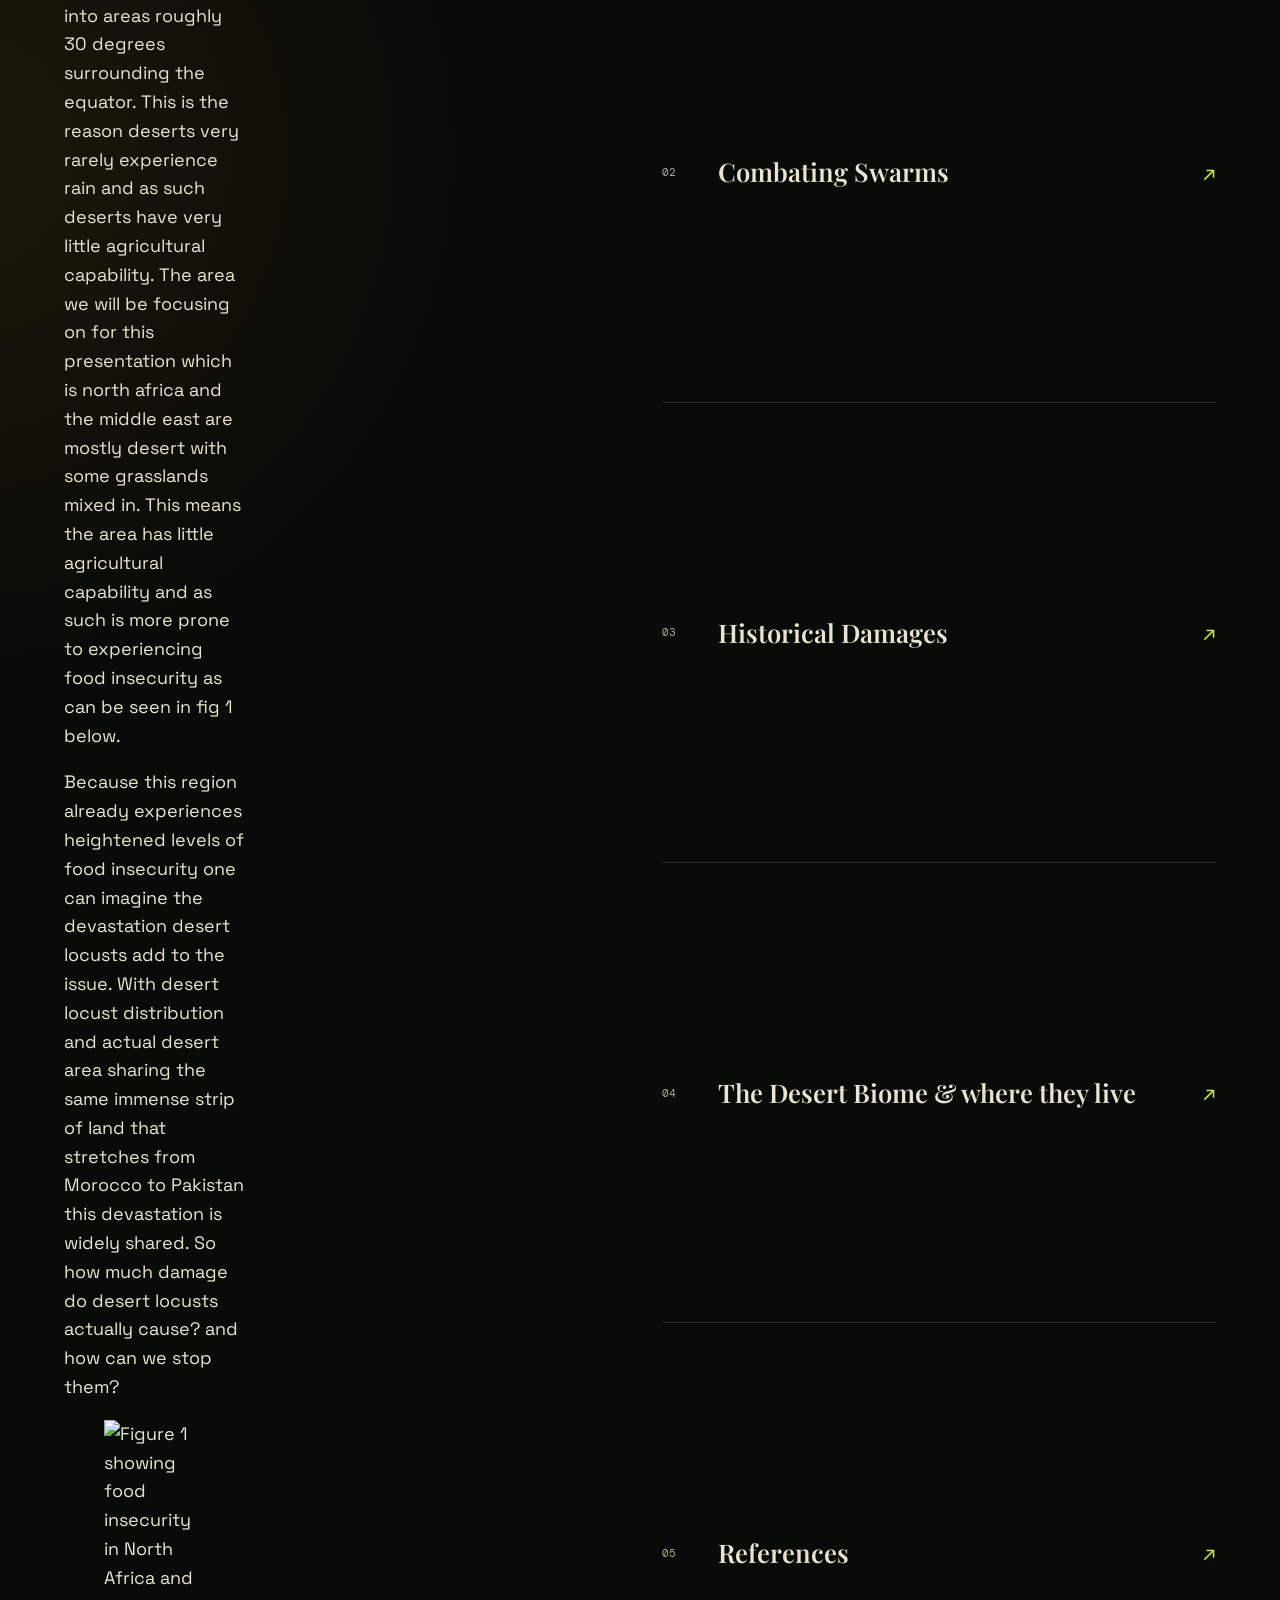
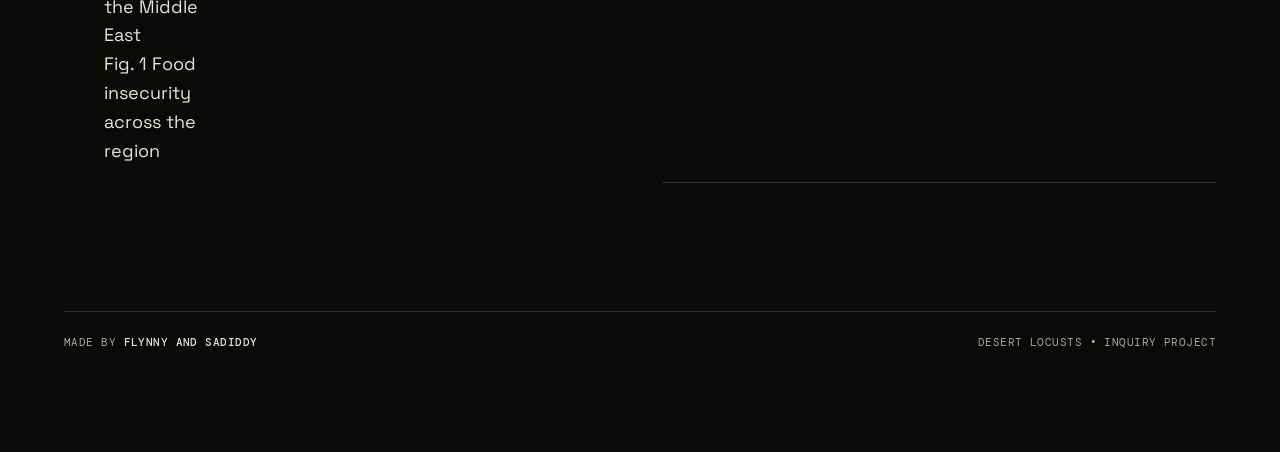
==== commit fc2abc12: "w" ====
--- a/index.html
+++ b/index.html
@@ -12,9 +12,14 @@
   </head>
   <body>
     <div class="grain" aria-hidden="true"></div>
+
     <header class="site-header">
       <a class="brand" href="index.html"><span class="brand-dot"></span>Desert <em>Locusts</em></a>
-      <button class="menu-toggle" aria-expanded="false" aria-controls="site-nav">Menu <span>+</span></button>
+
+      <button class="menu-toggle" aria-expanded="false" aria-controls="site-nav">
+        Menu <span>+</span>
+      </button>
+
       <nav id="site-nav" aria-label="Main navigation">
         <a href="how-locusts-work.html">How they work</a>
         <a href="combating-swarms.html">Combating swarms</a>
@@ -26,39 +31,148 @@
 
     <main>
       <section class="page active">
+
         <div class="hero">
-          <p class="eyebrow"><span></span> Student inquiry project / 2026</p>
+
+          <p class="eyebrow">
+            <span></span> Student inquiry project / 2026
+          </p>
+
           <div class="hero-grid">
+
             <div class="hero-copy">
               <h1>Desert<br /><em>Locusts.</em></h1>
-              <p class="lede">The desert locust is a herbivorous insect that has become one of the most acute threats to regional food security in the middle east and northern Africa.</p>
-              <a class="round-link" href="how-locusts-work.html">Explore the project <b>↓</b></a>
+
+              <p class="lede">
+                The desert locust is a herbivorous insect that has become one of the most acute threats to regional food security in the middle east and northern Africa.
+              </p>
+
+              <a class="round-link" href="how-locusts-work.html">
+                Explore the project <b>↓</b>
+              </a>
             </div>
+
             <figure class="hero-art placeholder-art">
-              <img src="https://upload.wikimedia.org/wikipedia/commons/f/f2/SGR_laying.jpg" alt="Desert locust laying eggs" />
-              <figcaption>Desert locust laying eggs <span>01</span></figcaption>
+              <img
+                src="https://upload.wikimedia.org/wikipedia/commons/f/f2/SGR_laying.jpg"
+                alt="Desert locust laying eggs"
+              />
+              <figcaption>
+                Desert locust laying eggs <span>01</span>
+              </figcaption>
             </figure>
+
           </div>
+
           <div class="inquiry-card">
             <p class="eyebrow">The inquiry question</p>
-            <p>To what extent do desert locust swarms damage food security and what strategies exist to discourage them?</p>
+            <p>
+              To what extent do desert locust swarms damage food security and what strategies exist to discourage them?
+            </p>
           </div>
+
         </div>
 
+
+        <!-- INTRODUCTION / CONTEXT -->
+
+        <section class="research-intro" aria-labelledby="context-title">
+
+          <div class="research-heading">
+            <p class="eyebrow">01 / The problem</p>
+            <h2 id="context-title">
+              Why are desert locusts so <em>dangerous?</em>
+            </h2>
+          </div>
+
+          <div class="research-content">
+
+            <div class="research-text">
+
+              <p>
+                The desert locust is one of the most damaging natural disasters to human food security. However what makes the desert locust truly deadly is the biome in which it resides; the desert. Deserts are formed from air currents that push immensely dry air into areas roughly 30 degrees surrounding the equator. This is the reason deserts very rarely experience rain and as such deserts have very little agricultural capability. The area we will be focusing on for this presentation which is north africa and the middle east are mostly desert with some grasslands mixed in. This means the area has little agricultural capability and as such is more prone to experiencing food insecurity as can be seen in fig 1 below.
+              </p>
+
+              <p>
+                Because this region already experiences heightened levels of food insecurity one can imagine the devastation desert locusts add to the issue. With desert locust distribution and actual desert area sharing the same immense strip of land that stretches from Morocco to Pakistan this devastation is widely shared. So how much damage do desert locusts actually cause? and how can we stop them?
+              </p>
+
+            </div>
+
+            <figure class="research-figure">
+              <!-- Replace this URL with your Fig. 1 image -->
+              <img
+                src="YOUR-FIG-1-IMAGE-URL-HERE"
+                alt="Figure 1 showing food insecurity in North Africa and the Middle East"
+              />
+
+              <figcaption>
+                <span>Fig. 1</span>
+                Food insecurity across the region
+              </figcaption>
+            </figure>
+
+          </div>
+
+        </section>
+
+
+        <!-- NAVIGATION -->
+
         <section class="gateway" aria-labelledby="explore-title">
-          <div><p class="eyebrow">Navigate</p><h2 id="explore-title">Follow the <em>swarm.</em></h2></div>
+
+          <div>
+            <p class="eyebrow">Navigate</p>
+            <h2 id="explore-title">
+              Follow the <em>swarm.</em>
+            </h2>
+          </div>
+
           <div class="topic-grid">
-            <a href="how-locusts-work.html"><span>01</span>How do Desert Locusts work?<b>↗</b></a>
-            <a href="combating-swarms.html"><span>02</span>Combating Swarms<b>↗</b></a>
-            <a href="historical-damages.html"><span>03</span>Historical Damages<b>↗</b></a>
-            <a href="desert-biome.html"><span>04</span>The Desert Biome &amp; where they live<b>↗</b></a>
-            <a href="references.html"><span>05</span>References<b>↗</b></a>
+
+            <a href="how-locusts-work.html">
+              <span>01</span>
+              How do Desert Locusts work?
+              <b>↗</b>
+            </a>
+
+            <a href="combating-swarms.html">
+              <span>02</span>
+              Combating Swarms
+              <b>↗</b>
+            </a>
+
+            <a href="historical-damages.html">
+              <span>03</span>
+              Historical Damages
+              <b>↗</b>
+            </a>
+
+            <a href="desert-biome.html">
+              <span>04</span>
+              The Desert Biome &amp; where they live
+              <b>↗</b>
+            </a>
+
+            <a href="references.html">
+              <span>05</span>
+              References
+              <b>↗</b>
+            </a>
+
           </div>
+
         </section>
-        <footer class="home-footer"><p>Made by <strong>Flynny and Sadiddy</strong></p><p>Desert Locusts <span>•</span> Inquiry Project</p></footer>
+
+
+        <footer class="home-footer">
+          <p>Made by <strong>Flynny and Sadiddy</strong></p>
+          <p>Desert Locusts <span>•</span> Inquiry Project</p>
+        </footer>
+
       </section>
+    </main>
 
-    </main>
     <script src="script.js"></script>
   </body>
 </html>
--- a/styles.css
+++ b/styles.css
@@ -1,72 +1,213 @@
-:root{--ink:#101914;--cream:#f2eddd;--lime:#d8ff38;--orange:#ff6b2b;--pink:#ff5d9b;--blue:#63b8ff;--line:rgba(242,237,221,.22)}*{box-sizing:border-box}html{scroll-behavior:smooth}body{margin:0;background:var(--ink);color:var(--cream);font-family:"Space Grotesk",sans-serif}.grain{position:fixed;inset:0;pointer-events:none;z-index:20;opacity:.13;background-image:url("data:image/svg+xml,%3Csvg viewBox='0 0 180 180' xmlns='http://www.w3.org/2000/svg'%3E%3Cfilter id='n'%3E%3CfeTurbulence type='fractalNoise' baseFrequency='.9' numOctaves='3' stitchTiles='stitch'/%3E%3C/filter%3E%3Crect width='100%25' height='100%25' filter='url(%23n)' opacity='.55'/%3E%3C/svg%3E")}.site-header{height:76px;padding:0 4.5vw;border-bottom:1px solid var(--line);display:flex;align-items:center;justify-content:space-between;position:sticky;top:0;background:rgba(16,25,20,.88);backdrop-filter:blur(14px);z-index:10}.brand{color:var(--cream);text-decoration:none;font:700 25px "Playfair Display",serif}.brand em{color:var(--lime)}.brand-dot{display:inline-block;width:9px;height:9px;background:var(--orange);border-radius:50%;margin:0 10px 3px 0}nav{display:flex;gap:23px}nav a{color:var(--cream);text-transform:uppercase;letter-spacing:.08em;font:500 11px "DM Mono",monospace;text-decoration:none;opacity:.72}nav a:hover,nav a.active{color:var(--lime);opacity:1}.menu-toggle{display:none}.page{display:none;min-height:calc(100vh - 76px)}.page.active{display:block}.hero{padding:7vw 7vw 0;overflow:hidden}.eyebrow{margin:0 0 15px;color:var(--lime);font:500 11px "DM Mono",monospace;letter-spacing:.1em;text-transform:uppercase}.eyebrow span{width:22px;height:1px;background:currentColor;display:inline-block;margin:0 8px 3px 0}.hero-grid{display:grid;grid-template-columns:1.1fr .9fr;gap:6vw;align-items:center}.hero h1,.detail-page h1{font:700 clamp(66px,10vw,154px)/.83 "Playfair Display",serif;letter-spacing:-.065em;margin:0}.hero h1 em,.detail-page h1 em{color:var(--lime);font-style:italic}.lede{font-size:clamp(18px,2vw,24px);line-height:1.35;margin:35px 0;max-width:540px}.round-link{display:inline-flex;align-items:center;gap:24px;color:var(--ink);background:var(--lime);padding:13px 14px 13px 20px;text-decoration:none;border-radius:99px;font-weight:700}.round-link b{font-size:24px;line-height:.7}.placeholder-art{height:min(45vw,560px);margin:0;position:relative;overflow:hidden;background:#2a3d30;border-radius:220px 220px 0 0;border:1px solid var(--line)}.sun{position:absolute;top:12%;right:17%;width:33%;aspect-ratio:1;border-radius:50%;background:var(--orange);box-shadow:0 0 0 18px rgba(255,107,43,.13)}.dune{position:absolute;width:150%;height:38%;border-radius:50%;background:#b2c531;bottom:-17%;left:-30%;transform:rotate(-10deg)}.dune-two{background:#52673e;bottom:-31%;left:-5%;transform:rotate(9deg)}.locust{position:absolute;width:29%;height:42%;left:31%;top:29%;border-radius:50% 55% 40% 50%;background:var(--cream);transform:rotate(-20deg);box-shadow:55px 52px 0 -38px var(--cream),-58px 47px 0 -41px var(--cream)}.locust:before,.locust:after{content:"";position:absolute;background:var(--cream);width:120%;height:6px;top:40%;left:-90%;transform:rotate(-45deg);transform-origin:right}.locust:after{left:78%;transform:rotate(34deg)}.locust i{position:absolute;background:var(--ink);border-radius:50%;width:10px;height:10px;right:16%;top:16%}.placeholder-art figcaption{position:absolute;bottom:19px;left:21px;font:11px "DM Mono",monospace;text-transform:uppercase}.placeholder-art figcaption span{margin-left:24px;color:var(--lime)}.inquiry-card{border-top:1px solid var(--line);border-bottom:1px solid var(--line);padding:25px 0;margin-top:50px;display:flex;gap:7vw;align-items:center}.inquiry-card .eyebrow{margin:0;min-width:145px}.inquiry-card p:last-child{margin:0;font:600 clamp(18px,2vw,29px)/1.18 "Playfair Display",serif}.gateway{padding:10vw 7vw;display:grid;grid-template-columns:.8fr 1.2fr;gap:7vw;background:#18271c}.gateway h2{font:700 clamp(48px,5vw,76px)/.9 "Playfair Display",serif;margin:0;letter-spacing:-.05em}.gateway h2 em{color:var(--orange)}.topic-grid{border-top:1px solid var(--line)}.topic-grid a{display:grid;grid-template-columns:45px 1fr 25px;gap:10px;padding:20px 0;border-bottom:1px solid var(--line);color:var(--cream);text-decoration:none;font-size:19px;font-weight:600}.topic-grid a:hover{color:var(--lime);padding-left:8px}.topic-grid span{font:11px "DM Mono",monospace;color:var(--orange);padding-top:5px}.topic-grid b{text-align:right}.home-footer{display:flex;justify-content:space-between;padding:25px 7vw;font:11px "DM Mono",monospace;text-transform:uppercase;letter-spacing:.08em}.home-footer p{margin:0}.home-footer strong{color:var(--lime)}.home-footer span{color:var(--orange);margin:0 8px}.detail-page{padding:7vw;position:relative;background:var(--ink)}.detail-page .page-number{position:absolute;right:7vw;top:7vw;color:var(--orange);font:11px "DM Mono",monospace}.detail-page h1{font-size:clamp(58px,9vw,132px);margin-bottom:70px}.content-layout{display:grid;grid-template-columns:.9fr 1.1fr;gap:7vw;align-items:start}.image-placeholder{min-height:460px;border:1px dashed rgba(242,237,221,.55);background:linear-gradient(135deg,#23382b,#1a271f);position:relative;overflow:hidden}.image-placeholder:before{content:"";position:absolute;width:210px;height:210px;border-radius:50%;background:var(--orange);right:-45px;top:-45px}.image-placeholder span{position:absolute;bottom:20px;left:20px;font:11px "DM Mono",monospace;text-transform:uppercase;letter-spacing:.1em}.content-placeholder{max-width:650px}.content-placeholder .lede{margin-top:0}.content-placeholder hr{border:0;border-top:1px solid var(--line);margin:40px 0}.content-placeholder h2{font:700 31px "Playfair Display",serif;margin:30px 0 9px}.content-placeholder p:not(.lede){font-size:17px;line-height:1.7;color:#d5d0c3}.orange{--lime:#ff9d3d}.pink{--lime:#ff7bb0}.blue{--lime:#7ac5ff}.references{min-height:100vh}.reference-box{max-width:900px;border-top:1px solid var(--line);padding-top:20px}.reference-box ol{margin:42px 0 0;padding:0;list-style-position:inside;border-top:1px solid var(--line)}.reference-box li{padding:19px 0;border-bottom:1px solid var(--line);font:15px/1.5 "DM Mono",monospace;color:#d5d0c3}
-@media(max-width:800px){.site-header{height:65px;padding:0 6vw}.brand{font-size:22px}.menu-toggle{display:block;background:none;border:0;color:var(--cream);font:500 11px "DM Mono",monospace;text-transform:uppercase;letter-spacing:.1em}.menu-toggle span{color:var(--lime);font-size:20px;margin-left:5px}nav{display:none;position:absolute;top:65px;left:0;right:0;background:var(--ink);padding:20px 6vw 26px;flex-direction:column;border-bottom:1px solid var(--line)}nav.open{display:flex}.page{min-height:calc(100vh - 65px)}.hero{padding:15vw 6vw 0}.hero-grid,.gateway,.content-layout{grid-template-columns:1fr;gap:42px}.hero h1{font-size:clamp(65px,19vw,110px)}.placeholder-art{height:90vw;max-height:500px}.inquiry-card{display:block;margin-top:36px}.inquiry-card .eyebrow{margin-bottom:13px}.gateway{padding:18vw 6vw}.home-footer{padding:22px 6vw;gap:15px;flex-direction:column}.detail-page{padding:15vw 6vw}.detail-page .page-number{right:6vw;top:15vw}.detail-page h1{font-size:clamp(50px,14vw,82px);margin-bottom:45px;padding-top:25px}.image-placeholder{min-height:270px}.content-placeholder h2{font-size:27px}}
-
-/* Page entrance animations */
-@keyframes fade-up {
-  from { opacity: 0; transform: translateY(28px); }
-  to { opacity: 1; transform: translateY(0); }
-}
-
-@keyframes fade-in {
-  from { opacity: 0; }
-  to { opacity: 1; }
-}
-
-@keyframes reveal-image {
-  from { clip-path: inset(0 0 100% 0); transform: scale(1.06); }
-  to { clip-path: inset(0 0 0 0); transform: scale(1); }
-}
-
-@keyframes drift {
-  0%, 100% { transform: translate3d(0, 0, 0) rotate(-20deg); }
-  50% { transform: translate3d(9px, -13px, 0) rotate(-16deg); }
-}
-
-.site-header { animation: fade-in .7s ease both; }
-.hero > .eyebrow,
-.detail-page > .eyebrow { animation: fade-up .65s .12s cubic-bezier(.22, 1, .36, 1) both; }
-.hero-copy h1,
-.detail-page h1 { animation: fade-up .8s .22s cubic-bezier(.22, 1, .36, 1) both; }
-.hero-copy .lede,
-.content-placeholder .lede { animation: fade-up .75s .39s cubic-bezier(.22, 1, .36, 1) both; }
-.round-link { animation: fade-up .7s .52s cubic-bezier(.22, 1, .36, 1) both; transition: transform .25s ease, box-shadow .25s ease, background-color .25s ease; }
-.round-link:hover { transform: translateY(-4px); box-shadow: 0 12px 26px rgba(216, 255, 56, .22); }
-.hero-art,
-.image-placeholder { animation: reveal-image 1.1s .26s cubic-bezier(.77, 0, .18, 1) both; }
-.locust { animation: drift 5.5s 1.2s ease-in-out infinite; }
-.inquiry-card { animation: fade-up .8s .64s cubic-bezier(.22, 1, .36, 1) both; }
-.gateway { animation: fade-in .85s .26s ease both; }
-.gateway > div:first-child { animation: fade-up .7s .35s cubic-bezier(.22, 1, .36, 1) both; }
-.topic-grid a { animation: fade-up .55s cubic-bezier(.22, 1, .36, 1) both; transition: color .2s ease, padding-left .25s ease, background-color .25s ease; }
-.topic-grid a:nth-child(1) { animation-delay: .42s; }
-.topic-grid a:nth-child(2) { animation-delay: .49s; }
-.topic-grid a:nth-child(3) { animation-delay: .56s; }
-.topic-grid a:nth-child(4) { animation-delay: .63s; }
-.topic-grid a:nth-child(5) { animation-delay: .70s; }
-.topic-grid a:hover { background: rgba(216, 255, 56, .06); }
-.home-footer { animation: fade-in .8s .85s ease both; }
-.detail-page .page-number { animation: fade-in .65s .34s ease both; }
-.content-placeholder hr,
-.content-placeholder h2,
-.content-placeholder p:not(.lede),
-.reference-box { animation: fade-up .65s .52s cubic-bezier(.22, 1, .36, 1) both; }
-.content-placeholder h2 { animation-delay: .61s; }
-.content-placeholder p:not(.lede) { animation-delay: .7s; }
-.reference-box li { animation: fade-up .55s cubic-bezier(.22, 1, .36, 1) both; }
-.reference-box li:nth-child(1) { animation-delay: .45s; }
-.reference-box li:nth-child(2) { animation-delay: .52s; }
-.reference-box li:nth-child(3) { animation-delay: .59s; }
-.reference-box li:nth-child(4) { animation-delay: .66s; }
-.reference-box li:nth-child(5) { animation-delay: .73s; }
-
-.placeholder-art img {
-  width: 100%;
-  height: 100%;
-  display: block;
-  object-fit: cover;
-  object-position: center;
-}
-
-@media (prefers-reduced-motion: reduce) {
-  *, *::before, *::after { animation-duration: .01ms !important; animation-iteration-count: 1 !important; scroll-behavior: auto !important; transition-duration: .01ms !important; }
-}
+:root {
+  --ink: #e9e4d2;
+  --muted: #a8ad91;
+  --night: #10150d;
+  --deep: #080b07;
+  --panel: rgba(29, 37, 23, 0.82);
+  --lime: #c8ed4a;
+  --orange: #f0a34b;
+  --pink: #e79179;
+  --blue: #8ab9ad;
+  --accent: var(--lime);
+  --line: rgba(233, 228, 210, 0.16);
+}
+
+* { box-sizing: border-box; }
+html { scroll-behavior: smooth; }
+body {
+  min-width: 320px;
+  margin: 0;
+  color: var(--ink);
+  background:
+    radial-gradient(circle at 82% -10%, rgba(200, 237, 74, 0.14), transparent 27rem),
+    radial-gradient(circle at -4% 48%, rgba(148, 91, 35, 0.16), transparent 32rem),
+    var(--deep);
+  font: 400 18px/1.6 "Space Grotesk", sans-serif;
+}
+a { color: inherit; text-decoration: none; }
+button { cursor: pointer; }
+input, textarea, select { font: 400 16px "Space Grotesk", sans-serif; }
+::selection { color: var(--deep); background: var(--lime); }
+::-webkit-scrollbar { width: 8px; }
+::-webkit-scrollbar-track { background: var(--deep); }
+::-webkit-scrollbar-thumb { background: var(--lime); border-radius: 10px; }
+
+.grain {
+  position: fixed;
+  inset: 0;
+  z-index: 1;
+  pointer-events: none;
+  opacity: 0.34;
+  background-image: url("data:image/svg+xml,%3Csvg viewBox='0 0 400 400' xmlns='http://www.w3.org/2000/svg'%3E%3Cfilter id='n'%3E%3CfeTurbulence type='fractalNoise' baseFrequency='.75' numOctaves='4'/%3E%3C/filter%3E%3Crect width='100%25' height='100%25' filter='url(%23n)' opacity='.3'/%3E%3C/svg%3E");
+  background-size: 180px;
+  mix-blend-mode: soft-light;
+}
+
+.site-header {
+  position: relative;
+  z-index: 10;
+  display: grid;
+  grid-template-columns: minmax(190px, 1fr) auto;
+  align-items: center;
+  gap: 32px;
+  width: min(1440px, 100%);
+  margin: 0 auto;
+  padding: 28px clamp(24px, 5vw, 80px);
+  border-bottom: 1px solid var(--line);
+}
+.brand { font-size: 25px; font-weight: 700; letter-spacing: -0.04em; }
+.brand-dot { display: inline-block; width: 9px; height: 9px; margin: 0 9px 2px 0; border-radius: 50%; background: var(--lime); box-shadow: 0 0 16px rgba(200, 237, 74, .7); }
+.brand em { color: var(--lime); font-style: normal; }
+.menu-toggle { display: none; }
+.site-header nav { display: flex; flex-wrap: wrap; justify-content: flex-end; gap: 9px 24px; }
+.site-header nav a {
+  position: relative;
+  padding: 7px 0;
+  color: var(--muted);
+  font: 500 11px "DM Mono", monospace;
+  letter-spacing: .08em;
+  text-transform: uppercase;
+  transition: color .2s ease;
+}
+.site-header nav a::after { content: ""; position: absolute; right: 0; bottom: 0; left: 0; height: 1px; background: var(--lime); transform: scaleX(0); transform-origin: left; transition: transform .25s ease; }
+.site-header nav a:hover, .site-header nav a.active { color: var(--ink); }
+.site-header nav a:hover::after, .site-header nav a.active::after { transform: scaleX(1); }
+
+main { position: relative; z-index: 2; }
+section.page {
+  display: grid;
+  grid-template-columns: repeat(12, 1fr);
+  gap: 28px;
+  width: min(1440px, 100%);
+  min-height: calc(100vh - 83px);
+  margin: 0 auto;
+  padding: clamp(56px, 8vw, 120px) clamp(24px, 5vw, 80px);
+}
+.page-number { grid-column: 1 / 3; margin: 4px 0 0; color: var(--muted); font: 500 12px "DM Mono", monospace; letter-spacing: .12em; }
+.eyebrow { margin: 0 0 14px; color: var(--accent); font: 500 12px "DM Mono", monospace; letter-spacing: .13em; text-transform: uppercase; }
+h1, h2, h3 { font-family: "Playfair Display", serif; }
+h1 { margin: 0; font-size: clamp(52px, 7vw, 104px); font-weight: 700; line-height: .91; letter-spacing: -.06em; }
+h1 em, h2 em { color: var(--accent); font-style: italic; }
+h2 { margin: 44px 0 16px; font-size: clamp(28px, 3vw, 42px); line-height: 1.05; letter-spacing: -.04em; }
+.lede { margin: 0; color: #d5d8c1; font-size: clamp(18px, 1.7vw, 22px); line-height: 1.55; }
+.round-link { display: inline-flex; align-items: center; gap: 16px; width: fit-content; margin-top: 32px; padding: 13px 18px 13px 21px; color: var(--deep); background: var(--accent); border: 1px solid var(--accent); border-radius: 2px; font-size: 12px; font-weight: 700; letter-spacing: .08em; text-transform: uppercase; transition: transform .25s ease, box-shadow .25s ease; }
+.round-link b { display: grid; width: 24px; height: 24px; place-items: center; color: var(--ink); background: var(--deep); border-radius: 50%; font-size: 15px; }
+.round-link:hover { box-shadow: 0 12px 30px rgba(200, 237, 74, .2); transform: translateY(-3px); }
+
+/* Home: a field-guide cover with an asymmetrical editorial layout. */
+.hero { display: grid; grid-column: 1 / -1; grid-template-columns: repeat(12, 1fr); gap: 28px; }
+.hero > .eyebrow { grid-column: 1 / -1; }
+.hero-grid { display: contents; }
+.hero-copy { grid-column: 2 / 7; align-self: center; }
+.hero-copy .lede { max-width: 31rem; margin-top: 28px; }
+.hero-art { position: relative; grid-column: 8 / -1; aspect-ratio: 4 / 3; margin: 0; overflow: hidden; background: #252a1a; }
+.hero-art::after { content: ""; position: absolute; inset: 0; background: linear-gradient(180deg, transparent 45%, rgba(8, 11, 7, .82)); pointer-events: none; }
+.placeholder-art img { display: block; width: 100%; height: 100%; object-fit: contain; filter: saturate(.72) contrast(1.12) brightness(.74); }
+.hero-art figcaption { position: absolute; right: 22px; bottom: 18px; left: 22px; z-index: 1; display: flex; justify-content: space-between; color: #e9e4d2; font: 500 11px "DM Mono", monospace; letter-spacing: .08em; text-transform: uppercase; }
+.inquiry-card { grid-column: 2 / 10; margin-top: 42px; padding: 28px 32px 31px; background: var(--panel); border-left: 2px solid var(--accent); }
+.inquiry-card .eyebrow { margin-bottom: 10px; }
+.inquiry-card p:last-child { max-width: 48rem; margin: 0; font-size: clamp(19px, 2.1vw, 27px); font-weight: 500; line-height: 1.35; }
+.gateway { display: grid; grid-column: 2 / -1; grid-template-columns: 3fr 5fr; gap: 56px; margin-top: 92px; padding-top: 29px; border-top: 1px solid var(--line); }
+.gateway h2 { margin: 0; font-size: clamp(42px, 5vw, 70px); }
+.topic-grid { display: grid; gap: 0; }
+.topic-grid a { display: grid; grid-template-columns: 42px 1fr auto; gap: 14px; align-items: center; padding: 18px 0; border-bottom: 1px solid var(--line); font: 600 clamp(20px, 2vw, 27px)/1.15 "Playfair Display", serif; transition: color .2s ease, padding .25s ease; }
+.topic-grid a:first-child { border-top: 1px solid var(--line); }
+.topic-grid a span { color: var(--muted); font: 400 11px "DM Mono", monospace; }
+.topic-grid a b { color: var(--accent); font: 400 21px "Space Grotesk", sans-serif; }
+.topic-grid a:hover { padding-right: 8px; padding-left: 8px; color: var(--accent); }
+.home-footer { display: flex; grid-column: 1 / -1; justify-content: space-between; gap: 24px; margin-top: 100px; padding-top: 23px; color: var(--muted); border-top: 1px solid var(--line); font: 400 11px "DM Mono", monospace; letter-spacing: .04em; text-transform: uppercase; }
+.home-footer p { margin: 0; }
+.home-footer strong { color: var(--ink); font-weight: 500; }
+.home-footer span { color: var(--lime); }
+
+/* Detail pages: an annotated, dark research spread. */
+.detail-page { --accent: var(--lime); }
+.detail-page.orange { --accent: var(--orange); }
+.detail-page.pink { --accent: var(--pink); }
+.detail-page.blue { --accent: var(--blue); }
+.detail-page > .eyebrow { grid-column: 3 / -1; margin-top: 4px; }
+.detail-page > h1 { grid-column: 3 / -1; max-width: 900px; }
+.content-layout { display: grid; grid-column: 3 / -1; grid-template-columns: minmax(220px, .75fr) minmax(0, 1.45fr); gap: clamp(36px, 6vw, 96px); margin-top: 20px; }
+.content-layout .image-column { display: flex; flex-direction: column; gap: 32px; }
+.image-placeholder, .content-layout .image-figure { margin: 0; overflow: hidden; background: #1d2416; border: 1px solid var(--line); }
+.image-placeholder.tall { aspect-ratio: 4 / 3; }
+.image-placeholder img { display: block; width: 100%; height: 100%; object-fit: contain; object-position: center; filter: saturate(.68) contrast(1.05) brightness(.83); }
+.content-layout .image-figure { display: grid; place-items: center; }
+.content-layout .image-figure img { display: block; width: 100%; max-height: 360px; object-fit: contain; filter: saturate(.68) contrast(1.05) brightness(.88); }
+.content-layout .image-figure figcaption, .figure-item figcaption { width: 100%; padding: 12px 14px; color: var(--muted); font: 400 11px/1.5 "DM Mono", monospace; }
+.content-placeholder { min-width: 0; }
+.content-placeholder p { margin: 0 0 22px; color: #d4d5c6; }
+.content-placeholder .lede { margin-bottom: 32px; color: var(--ink); }
+.content-placeholder hr { height: 1px; margin: 31px 0 0; border: 0; background: var(--line); }
+.content-placeholder h2 { color: var(--ink); }
+.content-placeholder ul { margin: 0 0 24px; padding: 0; list-style: none; }
+.content-placeholder li { position: relative; padding: 9px 0 9px 20px; color: #d4d5c6; border-bottom: 1px solid rgba(233, 228, 210, .09); }
+.content-placeholder li::before { content: ""; position: absolute; top: 20px; left: 0; width: 6px; height: 6px; background: var(--accent); border-radius: 50%; }
+.content-placeholder strong { color: var(--ink); }
+.stakeholders-section { display: grid; grid-column: 3 / -1; margin-top: 76px; padding-top: 28px; border-top: 1px solid var(--line); }
+.stakeholders-section h2 { margin: 0 0 34px; font-size: clamp(36px, 4vw, 58px); }
+.stakeholders-grid { display: grid; grid-template-columns: repeat(3, 1fr); gap: 14px; }
+.stakeholder-card { min-height: 250px; padding: 26px; background: var(--panel); border: 1px solid var(--line); transition: transform .25s ease, border-color .25s ease; }
+.stakeholder-card:hover { border-color: var(--accent); transform: translateY(-5px); }
+.stakeholder-icon { display: grid; width: 48px; height: 48px; place-items: center; margin-bottom: 34px; background: rgba(200, 237, 74, .1); border: 1px solid rgba(200, 237, 74, .3); border-radius: 50%; font-size: 24px; }
+.stakeholder-icon.regional-producers { background: rgba(240, 163, 75, .1); border-color: rgba(240, 163, 75, .35); }
+.stakeholder-icon.intl-orgs { background: rgba(138, 185, 173, .1); border-color: rgba(138, 185, 173, .35); }
+.stakeholder-card h3 { margin: 0 0 10px; font-size: 22px; line-height: 1.05; }
+.stakeholder-card p { margin: 0; color: var(--muted); font-size: 15px; line-height: 1.55; }
+.reference-box { grid-column: 3 / -1; max-width: 980px; padding: clamp(24px, 4vw, 48px); background: var(--panel); border-top: 2px solid var(--accent); }
+.reference-box .lede { margin-bottom: 25px; color: var(--accent); font: 500 12px "DM Mono", monospace; letter-spacing: .12em; text-transform: uppercase; }
+.reference-box ol { margin: 0; padding-left: 20px; }
+.reference-box li { padding: 13px 0 13px 7px; color: #cdd0ba; border-bottom: 1px solid rgba(233, 228, 210, .1); font-size: 15px; }
+.reference-box a { color: var(--accent); text-decoration: underline; text-decoration-color: rgba(200, 237, 74, .45); overflow-wrap: anywhere; }
+.figures-container { display: grid; grid-template-columns: 1fr 1fr; gap: 32px; margin: 50px 0; }
+.figure-item { margin: 0; background: var(--panel); border: 1px solid var(--line); }
+.figure-item img { display: block; width: 100%; height: auto; filter: saturate(.72) brightness(.88); }
+
+@keyframes fade-up { from { opacity: 0; transform: translateY(18px); } to { opacity: 1; transform: translateY(0); } }
+.site-header { animation: fade-up .55s ease both; }
+.hero > .eyebrow, .detail-page > .eyebrow { animation: fade-up .55s .08s ease both; }
+.hero-copy h1, .detail-page h1 { animation: fade-up .7s .16s cubic-bezier(.22, 1, .36, 1) both; }
+.hero-copy .lede, .content-placeholder .lede { animation: fade-up .65s .28s ease both; }
+.hero-art, .image-placeholder { animation: fade-up .8s .18s cubic-bezier(.22, 1, .36, 1) both; }
+
+@media (max-width: 900px) {
+  .site-header { grid-template-columns: 1fr auto; }
+  .menu-toggle { display: block; padding: 7px 0; color: var(--ink); background: transparent; border: 0; font: 500 11px "DM Mono", monospace; letter-spacing: .1em; text-transform: uppercase; }
+  .menu-toggle span { display: inline-block; margin-left: 7px; color: var(--lime); font-size: 17px; transition: transform .25s ease; }
+  .menu-toggle[aria-expanded="true"] span { transform: rotate(45deg); }
+  .site-header nav { position: absolute; top: 100%; right: 24px; left: 24px; display: grid; gap: 0; padding: 10px 20px; background: #171d10; border: 1px solid var(--line); opacity: 0; pointer-events: none; transform: translateY(-8px); transition: opacity .2s ease, transform .2s ease; }
+  .site-header nav.active { opacity: 1; pointer-events: auto; transform: translateY(0); }
+  .site-header nav a { padding: 13px 0; border-bottom: 1px solid rgba(233, 228, 210, .1); }
+  .site-header nav a:last-child { border: 0; }
+  .hero-copy { grid-column: 1 / 7; }
+  .hero-art { grid-column: 7 / -1; }
+  .inquiry-card, .gateway { grid-column: 1 / -1; }
+  .detail-page > .eyebrow, .detail-page > h1, .content-layout, .stakeholders-section, .reference-box { grid-column: 2 / -1; }
+  .content-layout { grid-template-columns: minmax(190px, .7fr) minmax(0, 1.3fr); gap: 34px; }
+  .stakeholders-grid { grid-template-columns: 1fr; }
+  .stakeholder-card { min-height: auto; }
+}
+
+@media (max-width: 640px) {
+  body { font-size: 16px; }
+  section.page { gap: 20px; padding-top: 50px; }
+  .site-header { padding-top: 20px; padding-bottom: 20px; }
+  .brand { font-size: 22px; }
+  .site-header nav { right: 18px; left: 18px; }
+  .page-number { grid-column: 1 / -1; }
+  .hero { gap: 20px; }
+  .hero-copy, .hero-art, .inquiry-card, .gateway { grid-column: 1 / -1; }
+  .hero-copy .lede { margin-top: 23px; }
+  .hero-art { aspect-ratio: 4 / 3; margin-top: 16px; }
+  .inquiry-card { margin-top: 25px; padding: 22px; }
+  .gateway { grid-template-columns: 1fr; gap: 30px; margin-top: 60px; }
+  .home-footer { flex-direction: column; margin-top: 64px; }
+  .detail-page > .eyebrow, .detail-page > h1, .content-layout, .stakeholders-section, .reference-box { grid-column: 1 / -1; }
+  .content-layout { grid-template-columns: 1fr; margin-top: 10px; }
+  .image-placeholder.tall { aspect-ratio: 4 / 3; }
+  .content-layout .image-column { display: grid; grid-template-columns: 1fr; }
+  .stakeholders-section { margin-top: 52px; }
+  .figures-container { grid-template-columns: 1fr; }
+}
+
+@media (prefers-reduced-motion: reduce) { *, *::before, *::after { scroll-behavior: auto !important; animation-duration: .01ms !important; animation-iteration-count: 1 !important; transition-duration: .01ms !important; } }
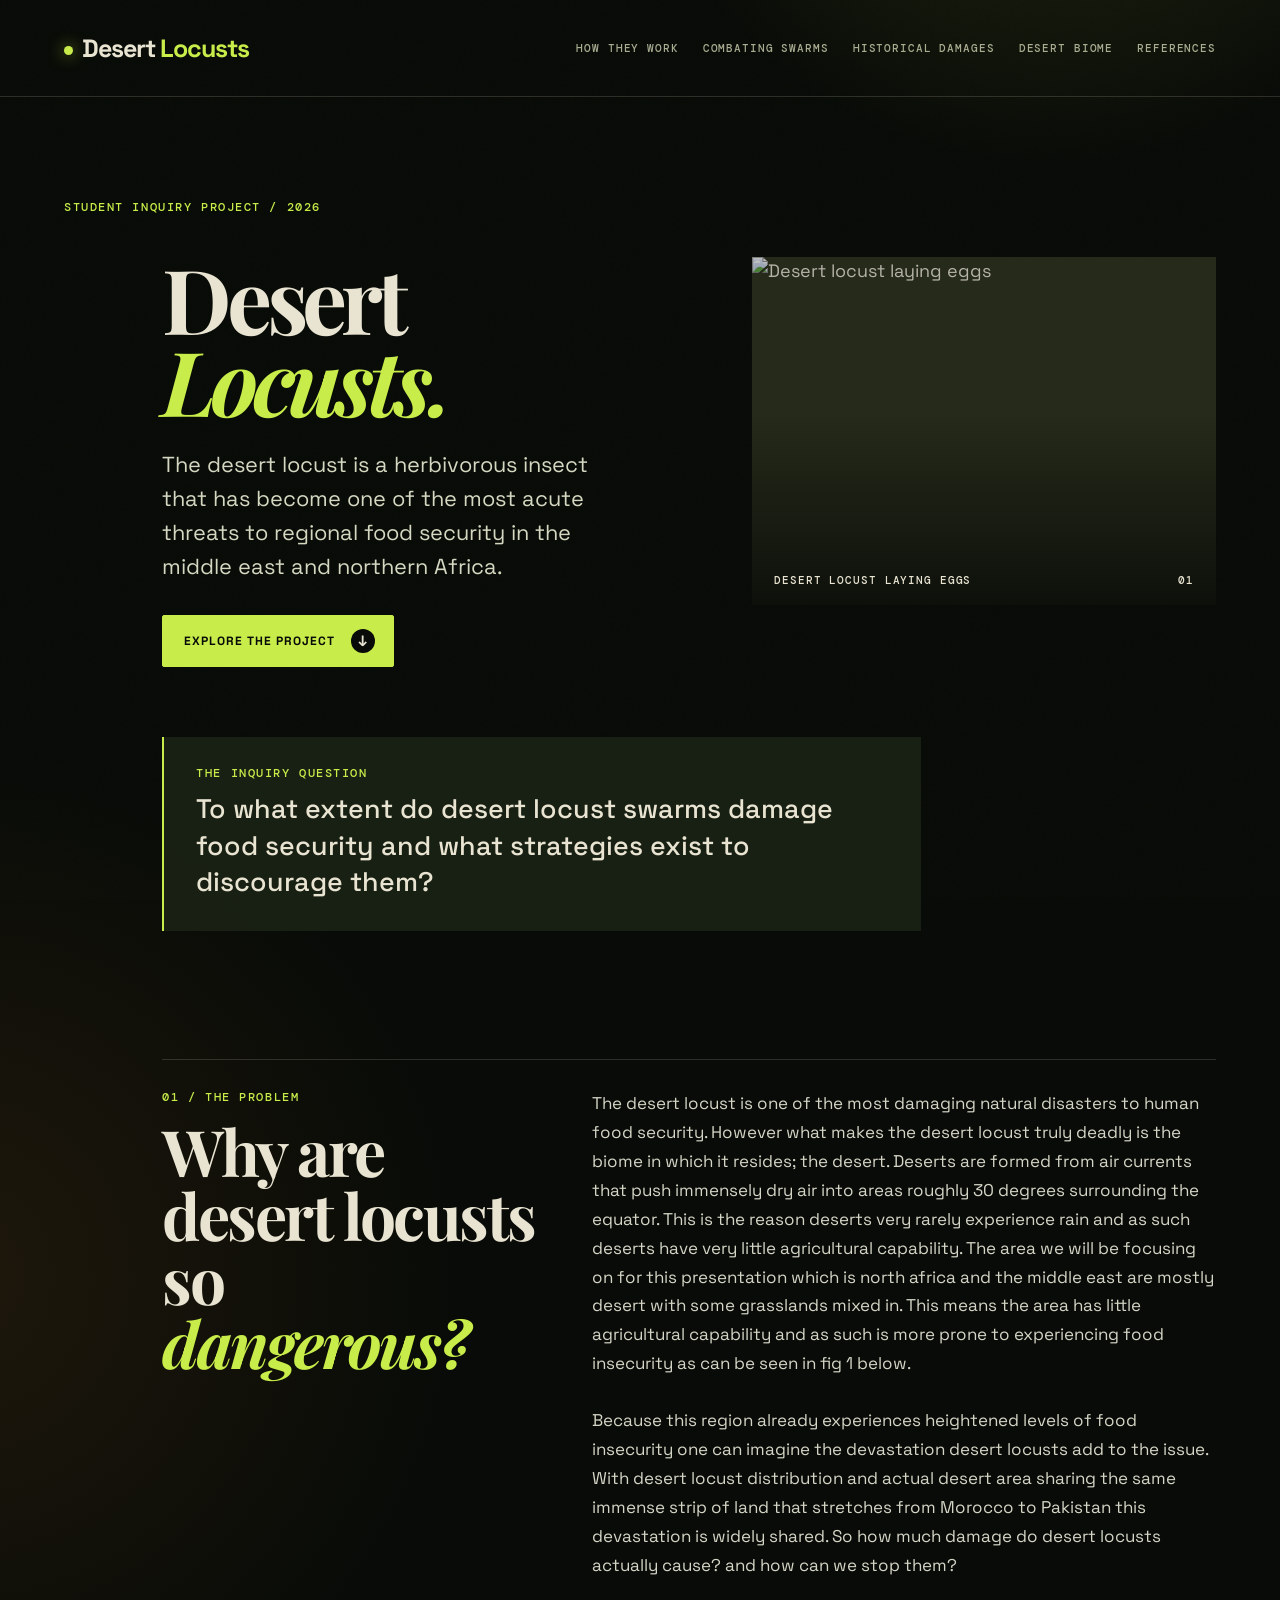
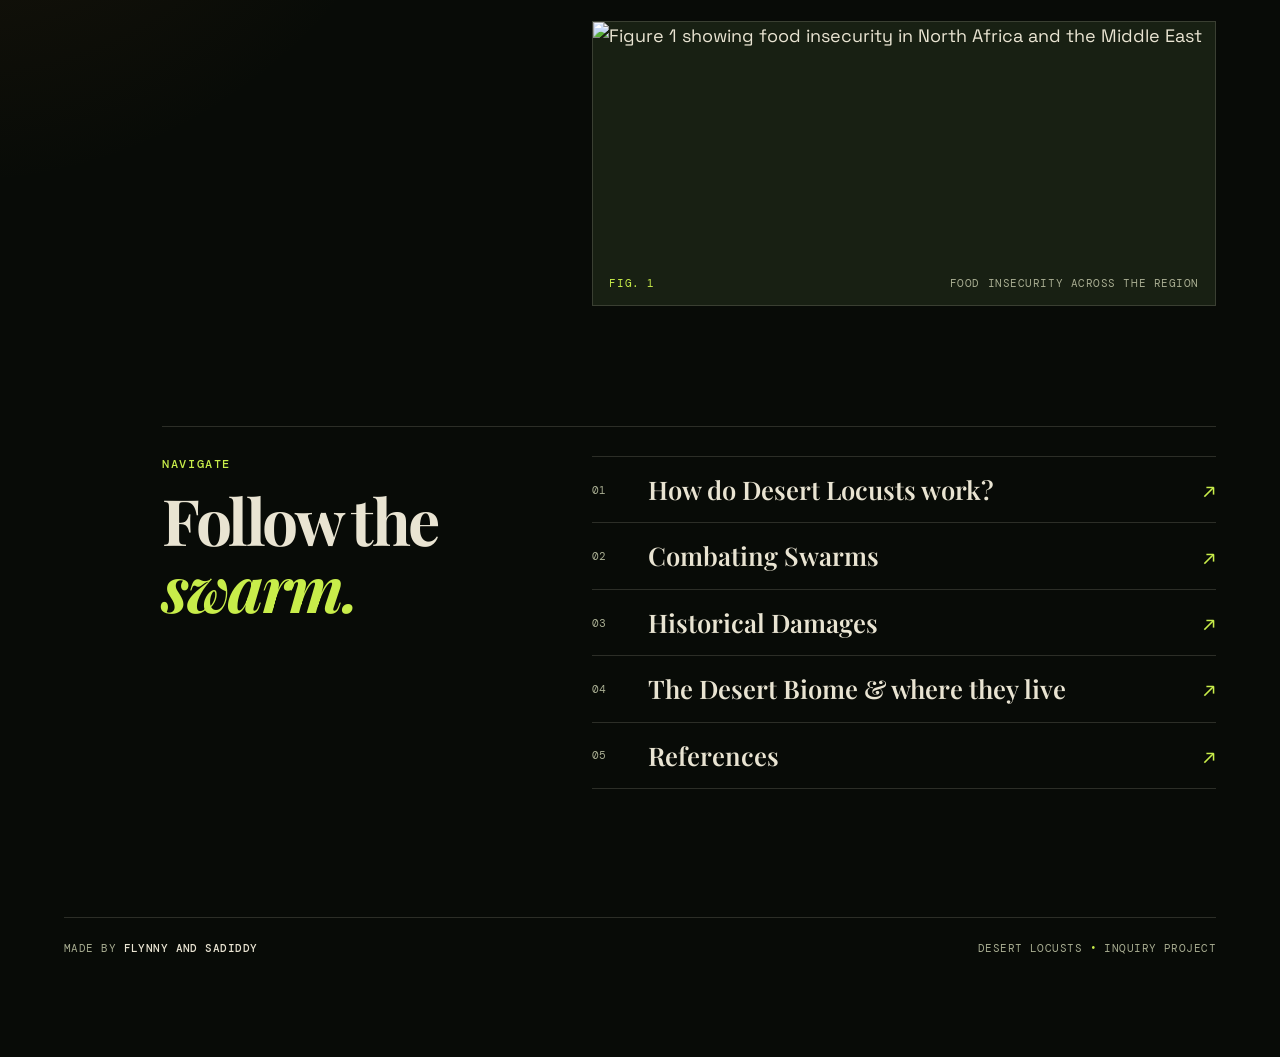
==== commit d3131c02: "Update index.html" ====
--- a/index.html
+++ b/index.html
@@ -102,7 +102,7 @@
             <figure class="research-figure">
               <!-- Replace this URL with your Fig. 1 image -->
               <img
-                src="YOUR-FIG-1-IMAGE-URL-HERE"
+                src="https://reliefweb.int/sites/default/files/styles/large/public/previews/24/90/24900595-42dc-3bf2-98b6-cde50242acc6.png"
                 alt="Figure 1 showing food insecurity in North Africa and the Middle East"
               />
 
--- a/styles.css
+++ b/styles.css
@@ -8,29 +8,78 @@
   --orange: #f0a34b;
   --pink: #e79179;
   --blue: #8ab9ad;
-  --accent: var(--lime);
+  --accent: #c8ed4a;
   --line: rgba(233, 228, 210, 0.16);
 }
 
-* { box-sizing: border-box; }
-html { scroll-behavior: smooth; }
+* {
+  box-sizing: border-box;
+}
+
+html {
+  scroll-behavior: smooth;
+}
+
 body {
   min-width: 320px;
   margin: 0;
-  color: var(--ink);
-  background:
-    radial-gradient(circle at 82% -10%, rgba(200, 237, 74, 0.14), transparent 27rem),
-    radial-gradient(circle at -4% 48%, rgba(148, 91, 35, 0.16), transparent 32rem),
-    var(--deep);
+
+  /* FORCE the dark theme */
+  color: #e9e4d2;
+  background-color: #080b07;
+
+  background-image:
+    radial-gradient(
+      circle at 82% -10%,
+      rgba(200, 237, 74, 0.14),
+      transparent 27rem
+    ),
+    radial-gradient(
+      circle at -4% 48%,
+      rgba(148, 91, 35, 0.16),
+      transparent 32rem
+    );
+
   font: 400 18px/1.6 "Space Grotesk", sans-serif;
 }
-a { color: inherit; text-decoration: none; }
-button { cursor: pointer; }
-input, textarea, select { font: 400 16px "Space Grotesk", sans-serif; }
-::selection { color: var(--deep); background: var(--lime); }
-::-webkit-scrollbar { width: 8px; }
-::-webkit-scrollbar-track { background: var(--deep); }
-::-webkit-scrollbar-thumb { background: var(--lime); border-radius: 10px; }
+
+a {
+  color: inherit;
+  text-decoration: none;
+}
+
+button {
+  cursor: pointer;
+}
+
+input,
+textarea,
+select {
+  font: 400 16px "Space Grotesk", sans-serif;
+}
+
+::selection {
+  color: var(--deep);
+  background: var(--lime);
+}
+
+::-webkit-scrollbar {
+  width: 8px;
+}
+
+::-webkit-scrollbar-track {
+  background: var(--deep);
+}
+
+::-webkit-scrollbar-thumb {
+  background: var(--lime);
+  border-radius: 10px;
+}
+
+
+/* =========================================================
+   GRAIN OVERLAY
+   ========================================================= */
 
 .grain {
   position: fixed;
@@ -43,6 +92,11 @@
   mix-blend-mode: soft-light;
 }
 
+
+/* =========================================================
+   HEADER
+   ========================================================= */
+
 .site-header {
   position: relative;
   z-index: 10;
@@ -55,25 +109,82 @@
   padding: 28px clamp(24px, 5vw, 80px);
   border-bottom: 1px solid var(--line);
 }
-.brand { font-size: 25px; font-weight: 700; letter-spacing: -0.04em; }
-.brand-dot { display: inline-block; width: 9px; height: 9px; margin: 0 9px 2px 0; border-radius: 50%; background: var(--lime); box-shadow: 0 0 16px rgba(200, 237, 74, .7); }
-.brand em { color: var(--lime); font-style: normal; }
-.menu-toggle { display: none; }
-.site-header nav { display: flex; flex-wrap: wrap; justify-content: flex-end; gap: 9px 24px; }
+
+.brand {
+  font-size: 25px;
+  font-weight: 700;
+  letter-spacing: -0.04em;
+}
+
+.brand-dot {
+  display: inline-block;
+  width: 9px;
+  height: 9px;
+  margin: 0 9px 2px 0;
+  border-radius: 50%;
+  background: var(--lime);
+  box-shadow: 0 0 16px rgba(200, 237, 74, 0.7);
+}
+
+.brand em {
+  color: var(--lime);
+  font-style: normal;
+}
+
+.menu-toggle {
+  display: none;
+}
+
+.site-header nav {
+  display: flex;
+  flex-wrap: wrap;
+  justify-content: flex-end;
+  gap: 9px 24px;
+}
+
 .site-header nav a {
   position: relative;
   padding: 7px 0;
   color: var(--muted);
   font: 500 11px "DM Mono", monospace;
-  letter-spacing: .08em;
+  letter-spacing: 0.08em;
   text-transform: uppercase;
-  transition: color .2s ease;
-}
-.site-header nav a::after { content: ""; position: absolute; right: 0; bottom: 0; left: 0; height: 1px; background: var(--lime); transform: scaleX(0); transform-origin: left; transition: transform .25s ease; }
-.site-header nav a:hover, .site-header nav a.active { color: var(--ink); }
-.site-header nav a:hover::after, .site-header nav a.active::after { transform: scaleX(1); }
-
-main { position: relative; z-index: 2; }
+  transition: color 0.2s ease;
+}
+
+.site-header nav a::after {
+  content: "";
+  position: absolute;
+  right: 0;
+  bottom: 0;
+  left: 0;
+  height: 1px;
+  background: var(--lime);
+  transform: scaleX(0);
+  transform-origin: left;
+  transition: transform 0.25s ease;
+}
+
+.site-header nav a:hover,
+.site-header nav a.active {
+  color: var(--ink);
+}
+
+.site-header nav a:hover::after,
+.site-header nav a.active::after {
+  transform: scaleX(1);
+}
+
+
+/* =========================================================
+   PAGE LAYOUT
+   ========================================================= */
+
+main {
+  position: relative;
+  z-index: 2;
+}
+
 section.page {
   display: grid;
   grid-template-columns: repeat(12, 1fr);
@@ -83,131 +194,953 @@
   margin: 0 auto;
   padding: clamp(56px, 8vw, 120px) clamp(24px, 5vw, 80px);
 }
-.page-number { grid-column: 1 / 3; margin: 4px 0 0; color: var(--muted); font: 500 12px "DM Mono", monospace; letter-spacing: .12em; }
-.eyebrow { margin: 0 0 14px; color: var(--accent); font: 500 12px "DM Mono", monospace; letter-spacing: .13em; text-transform: uppercase; }
-h1, h2, h3 { font-family: "Playfair Display", serif; }
-h1 { margin: 0; font-size: clamp(52px, 7vw, 104px); font-weight: 700; line-height: .91; letter-spacing: -.06em; }
-h1 em, h2 em { color: var(--accent); font-style: italic; }
-h2 { margin: 44px 0 16px; font-size: clamp(28px, 3vw, 42px); line-height: 1.05; letter-spacing: -.04em; }
-.lede { margin: 0; color: #d5d8c1; font-size: clamp(18px, 1.7vw, 22px); line-height: 1.55; }
-.round-link { display: inline-flex; align-items: center; gap: 16px; width: fit-content; margin-top: 32px; padding: 13px 18px 13px 21px; color: var(--deep); background: var(--accent); border: 1px solid var(--accent); border-radius: 2px; font-size: 12px; font-weight: 700; letter-spacing: .08em; text-transform: uppercase; transition: transform .25s ease, box-shadow .25s ease; }
-.round-link b { display: grid; width: 24px; height: 24px; place-items: center; color: var(--ink); background: var(--deep); border-radius: 50%; font-size: 15px; }
-.round-link:hover { box-shadow: 0 12px 30px rgba(200, 237, 74, .2); transform: translateY(-3px); }
-
-/* Home: a field-guide cover with an asymmetrical editorial layout. */
-.hero { display: grid; grid-column: 1 / -1; grid-template-columns: repeat(12, 1fr); gap: 28px; }
-.hero > .eyebrow { grid-column: 1 / -1; }
-.hero-grid { display: contents; }
-.hero-copy { grid-column: 2 / 7; align-self: center; }
-.hero-copy .lede { max-width: 31rem; margin-top: 28px; }
-.hero-art { position: relative; grid-column: 8 / -1; aspect-ratio: 4 / 3; margin: 0; overflow: hidden; background: #252a1a; }
-.hero-art::after { content: ""; position: absolute; inset: 0; background: linear-gradient(180deg, transparent 45%, rgba(8, 11, 7, .82)); pointer-events: none; }
-.placeholder-art img { display: block; width: 100%; height: 100%; object-fit: contain; filter: saturate(.72) contrast(1.12) brightness(.74); }
-.hero-art figcaption { position: absolute; right: 22px; bottom: 18px; left: 22px; z-index: 1; display: flex; justify-content: space-between; color: #e9e4d2; font: 500 11px "DM Mono", monospace; letter-spacing: .08em; text-transform: uppercase; }
-.inquiry-card { grid-column: 2 / 10; margin-top: 42px; padding: 28px 32px 31px; background: var(--panel); border-left: 2px solid var(--accent); }
-.inquiry-card .eyebrow { margin-bottom: 10px; }
-.inquiry-card p:last-child { max-width: 48rem; margin: 0; font-size: clamp(19px, 2.1vw, 27px); font-weight: 500; line-height: 1.35; }
-.gateway { display: grid; grid-column: 2 / -1; grid-template-columns: 3fr 5fr; gap: 56px; margin-top: 92px; padding-top: 29px; border-top: 1px solid var(--line); }
-.gateway h2 { margin: 0; font-size: clamp(42px, 5vw, 70px); }
-.topic-grid { display: grid; gap: 0; }
-.topic-grid a { display: grid; grid-template-columns: 42px 1fr auto; gap: 14px; align-items: center; padding: 18px 0; border-bottom: 1px solid var(--line); font: 600 clamp(20px, 2vw, 27px)/1.15 "Playfair Display", serif; transition: color .2s ease, padding .25s ease; }
-.topic-grid a:first-child { border-top: 1px solid var(--line); }
-.topic-grid a span { color: var(--muted); font: 400 11px "DM Mono", monospace; }
-.topic-grid a b { color: var(--accent); font: 400 21px "Space Grotesk", sans-serif; }
-.topic-grid a:hover { padding-right: 8px; padding-left: 8px; color: var(--accent); }
-.home-footer { display: flex; grid-column: 1 / -1; justify-content: space-between; gap: 24px; margin-top: 100px; padding-top: 23px; color: var(--muted); border-top: 1px solid var(--line); font: 400 11px "DM Mono", monospace; letter-spacing: .04em; text-transform: uppercase; }
-.home-footer p { margin: 0; }
-.home-footer strong { color: var(--ink); font-weight: 500; }
-.home-footer span { color: var(--lime); }
-
-/* Detail pages: an annotated, dark research spread. */
-.detail-page { --accent: var(--lime); }
-.detail-page.orange { --accent: var(--orange); }
-.detail-page.pink { --accent: var(--pink); }
-.detail-page.blue { --accent: var(--blue); }
-.detail-page > .eyebrow { grid-column: 3 / -1; margin-top: 4px; }
-.detail-page > h1 { grid-column: 3 / -1; max-width: 900px; }
-.content-layout { display: grid; grid-column: 3 / -1; grid-template-columns: minmax(220px, .75fr) minmax(0, 1.45fr); gap: clamp(36px, 6vw, 96px); margin-top: 20px; }
-.content-layout .image-column { display: flex; flex-direction: column; gap: 32px; }
-.image-placeholder, .content-layout .image-figure { margin: 0; overflow: hidden; background: #1d2416; border: 1px solid var(--line); }
-.image-placeholder.tall { aspect-ratio: 4 / 3; }
-.image-placeholder img { display: block; width: 100%; height: 100%; object-fit: contain; object-position: center; filter: saturate(.68) contrast(1.05) brightness(.83); }
-.content-layout .image-figure { display: grid; place-items: center; }
-.content-layout .image-figure img { display: block; width: 100%; max-height: 360px; object-fit: contain; filter: saturate(.68) contrast(1.05) brightness(.88); }
-.content-layout .image-figure figcaption, .figure-item figcaption { width: 100%; padding: 12px 14px; color: var(--muted); font: 400 11px/1.5 "DM Mono", monospace; }
-.content-placeholder { min-width: 0; }
-.content-placeholder p { margin: 0 0 22px; color: #d4d5c6; }
-.content-placeholder .lede { margin-bottom: 32px; color: var(--ink); }
-.content-placeholder hr { height: 1px; margin: 31px 0 0; border: 0; background: var(--line); }
-.content-placeholder h2 { color: var(--ink); }
-.content-placeholder ul { margin: 0 0 24px; padding: 0; list-style: none; }
-.content-placeholder li { position: relative; padding: 9px 0 9px 20px; color: #d4d5c6; border-bottom: 1px solid rgba(233, 228, 210, .09); }
-.content-placeholder li::before { content: ""; position: absolute; top: 20px; left: 0; width: 6px; height: 6px; background: var(--accent); border-radius: 50%; }
-.content-placeholder strong { color: var(--ink); }
-.stakeholders-section { display: grid; grid-column: 3 / -1; margin-top: 76px; padding-top: 28px; border-top: 1px solid var(--line); }
-.stakeholders-section h2 { margin: 0 0 34px; font-size: clamp(36px, 4vw, 58px); }
-.stakeholders-grid { display: grid; grid-template-columns: repeat(3, 1fr); gap: 14px; }
-.stakeholder-card { min-height: 250px; padding: 26px; background: var(--panel); border: 1px solid var(--line); transition: transform .25s ease, border-color .25s ease; }
-.stakeholder-card:hover { border-color: var(--accent); transform: translateY(-5px); }
-.stakeholder-icon { display: grid; width: 48px; height: 48px; place-items: center; margin-bottom: 34px; background: rgba(200, 237, 74, .1); border: 1px solid rgba(200, 237, 74, .3); border-radius: 50%; font-size: 24px; }
-.stakeholder-icon.regional-producers { background: rgba(240, 163, 75, .1); border-color: rgba(240, 163, 75, .35); }
-.stakeholder-icon.intl-orgs { background: rgba(138, 185, 173, .1); border-color: rgba(138, 185, 173, .35); }
-.stakeholder-card h3 { margin: 0 0 10px; font-size: 22px; line-height: 1.05; }
-.stakeholder-card p { margin: 0; color: var(--muted); font-size: 15px; line-height: 1.55; }
-.reference-box { grid-column: 3 / -1; max-width: 980px; padding: clamp(24px, 4vw, 48px); background: var(--panel); border-top: 2px solid var(--accent); }
-.reference-box .lede { margin-bottom: 25px; color: var(--accent); font: 500 12px "DM Mono", monospace; letter-spacing: .12em; text-transform: uppercase; }
-.reference-box ol { margin: 0; padding-left: 20px; }
-.reference-box li { padding: 13px 0 13px 7px; color: #cdd0ba; border-bottom: 1px solid rgba(233, 228, 210, .1); font-size: 15px; }
-.reference-box a { color: var(--accent); text-decoration: underline; text-decoration-color: rgba(200, 237, 74, .45); overflow-wrap: anywhere; }
-.figures-container { display: grid; grid-template-columns: 1fr 1fr; gap: 32px; margin: 50px 0; }
-.figure-item { margin: 0; background: var(--panel); border: 1px solid var(--line); }
-.figure-item img { display: block; width: 100%; height: auto; filter: saturate(.72) brightness(.88); }
-
-@keyframes fade-up { from { opacity: 0; transform: translateY(18px); } to { opacity: 1; transform: translateY(0); } }
-.site-header { animation: fade-up .55s ease both; }
-.hero > .eyebrow, .detail-page > .eyebrow { animation: fade-up .55s .08s ease both; }
-.hero-copy h1, .detail-page h1 { animation: fade-up .7s .16s cubic-bezier(.22, 1, .36, 1) both; }
-.hero-copy .lede, .content-placeholder .lede { animation: fade-up .65s .28s ease both; }
-.hero-art, .image-placeholder { animation: fade-up .8s .18s cubic-bezier(.22, 1, .36, 1) both; }
+
+.page-number {
+  grid-column: 1 / 3;
+  margin: 4px 0 0;
+  color: var(--muted);
+  font: 500 12px "DM Mono", monospace;
+  letter-spacing: 0.12em;
+}
+
+.eyebrow {
+  margin: 0 0 14px;
+  color: var(--accent);
+  font: 500 12px "DM Mono", monospace;
+  letter-spacing: 0.13em;
+  text-transform: uppercase;
+}
+
+h1,
+h2,
+h3 {
+  font-family: "Playfair Display", serif;
+}
+
+h1 {
+  margin: 0;
+  font-size: clamp(52px, 7vw, 104px);
+  font-weight: 700;
+  line-height: 0.91;
+  letter-spacing: -0.06em;
+}
+
+h1 em,
+h2 em {
+  color: var(--accent);
+  font-style: italic;
+}
+
+h2 {
+  margin: 44px 0 16px;
+  font-size: clamp(28px, 3vw, 42px);
+  line-height: 1.05;
+  letter-spacing: -0.04em;
+}
+
+.lede {
+  margin: 0;
+  color: #d5d8c1;
+  font-size: clamp(18px, 1.7vw, 22px);
+  line-height: 1.55;
+}
+
+
+/* =========================================================
+   BUTTON / ROUND LINK
+   ========================================================= */
+
+.round-link {
+  display: inline-flex;
+  align-items: center;
+  gap: 16px;
+  width: fit-content;
+  margin-top: 32px;
+  padding: 13px 18px 13px 21px;
+  color: var(--deep);
+  background: var(--accent);
+  border: 1px solid var(--accent);
+  border-radius: 2px;
+  font-size: 12px;
+  font-weight: 700;
+  letter-spacing: 0.08em;
+  text-transform: uppercase;
+  transition:
+    transform 0.25s ease,
+    box-shadow 0.25s ease;
+}
+
+.round-link b {
+  display: grid;
+  width: 24px;
+  height: 24px;
+  place-items: center;
+  color: var(--ink);
+  background: var(--deep);
+  border-radius: 50%;
+  font-size: 15px;
+}
+
+.round-link:hover {
+  box-shadow: 0 12px 30px rgba(200, 237, 74, 0.2);
+  transform: translateY(-3px);
+}
+
+
+/* =========================================================
+   HOME HERO
+   ========================================================= */
+
+.hero {
+  display: grid;
+  grid-column: 1 / -1;
+  grid-template-columns: repeat(12, 1fr);
+  gap: 28px;
+}
+
+.hero > .eyebrow {
+  grid-column: 1 / -1;
+}
+
+.hero-grid {
+  display: contents;
+}
+
+.hero-copy {
+  grid-column: 2 / 7;
+  align-self: center;
+}
+
+.hero-copy .lede {
+  max-width: 31rem;
+  margin-top: 28px;
+}
+
+.hero-art {
+  position: relative;
+  grid-column: 8 / -1;
+  aspect-ratio: 4 / 3;
+  margin: 0;
+  overflow: hidden;
+  background: #252a1a;
+}
+
+.hero-art::after {
+  content: "";
+  position: absolute;
+  inset: 0;
+  background:
+    linear-gradient(
+      180deg,
+      transparent 45%,
+      rgba(8, 11, 7, 0.82)
+    );
+  pointer-events: none;
+}
+
+.placeholder-art img {
+  display: block;
+  width: 100%;
+  height: 100%;
+  object-fit: contain;
+  filter:
+    saturate(0.72)
+    contrast(1.12)
+    brightness(0.74);
+}
+
+.hero-art figcaption {
+  position: absolute;
+  right: 22px;
+  bottom: 18px;
+  left: 22px;
+  z-index: 1;
+  display: flex;
+  justify-content: space-between;
+  color: #e9e4d2;
+  font: 500 11px "DM Mono", monospace;
+  letter-spacing: 0.08em;
+  text-transform: uppercase;
+}
+
+
+/* =========================================================
+   INQUIRY CARD
+   ========================================================= */
+
+.inquiry-card {
+  grid-column: 2 / 10;
+  margin-top: 42px;
+  padding: 28px 32px 31px;
+  background: var(--panel);
+  border-left: 2px solid var(--accent);
+}
+
+.inquiry-card .eyebrow {
+  margin-bottom: 10px;
+}
+
+.inquiry-card p:last-child {
+  max-width: 48rem;
+  margin: 0;
+  font-size: clamp(19px, 2.1vw, 27px);
+  font-weight: 500;
+  line-height: 1.35;
+}
+
+
+/* =========================================================
+   RESEARCH / INTRODUCTION SECTION
+   ========================================================= */
+
+.research-intro {
+  display: grid;
+  grid-column: 2 / -1;
+  grid-template-columns: 3fr 5fr;
+  gap: 56px;
+  margin-top: 100px;
+  padding-top: 29px;
+  border-top: 1px solid var(--line);
+}
+
+.research-heading {
+  min-width: 0;
+}
+
+.research-heading h2 {
+  margin: 0;
+  font-size: clamp(42px, 5vw, 70px);
+  line-height: 1;
+}
+
+.research-content {
+  display: grid;
+  gap: 42px;
+  min-width: 0;
+}
+
+.research-text p {
+  margin: 0 0 28px;
+  color: #d4d5c6;
+  font-size: 17px;
+  line-height: 1.7;
+}
+
+.research-text p:last-child {
+  margin-bottom: 0;
+}
+
+
+/* =========================================================
+   FIGURE 1
+   ========================================================= */
+
+.research-figure {
+  margin: 0;
+  overflow: hidden;
+  background: var(--panel);
+  border: 1px solid var(--line);
+}
+
+.research-figure img {
+  display: block;
+  width: 100%;
+  height: auto;
+  min-height: 240px;
+  object-fit: cover;
+}
+
+.research-figure figcaption {
+  display: flex;
+  justify-content: space-between;
+  gap: 20px;
+  padding: 13px 16px;
+  color: var(--muted);
+  font: 400 11px/1.5 "DM Mono", monospace;
+  letter-spacing: 0.05em;
+  text-transform: uppercase;
+}
+
+.research-figure figcaption span {
+  color: var(--accent);
+}
+
+
+/* =========================================================
+   NAVIGATION / FOLLOW THE SWARM
+   ========================================================= */
+
+.gateway {
+  display: grid;
+  grid-column: 2 / -1;
+  grid-template-columns: 3fr 5fr;
+  gap: 56px;
+  margin-top: 92px;
+  padding-top: 29px;
+  border-top: 1px solid var(--line);
+}
+
+.gateway h2 {
+  margin: 0;
+  font-size: clamp(42px, 5vw, 70px);
+}
+
+.topic-grid {
+  display: grid;
+  gap: 0;
+}
+
+.topic-grid a {
+  display: grid;
+  grid-template-columns: 42px 1fr auto;
+  gap: 14px;
+  align-items: center;
+  padding: 18px 0;
+  border-bottom: 1px solid var(--line);
+  font: 600 clamp(20px, 2vw, 27px)/1.15 "Playfair Display", serif;
+  transition:
+    color 0.2s ease,
+    padding 0.25s ease;
+}
+
+.topic-grid a:first-child {
+  border-top: 1px solid var(--line);
+}
+
+.topic-grid a span {
+  color: var(--muted);
+  font: 400 11px "DM Mono", monospace;
+}
+
+.topic-grid a b {
+  color: var(--accent);
+  font: 400 21px "Space Grotesk", sans-serif;
+}
+
+.topic-grid a:hover {
+  padding-right: 8px;
+  padding-left: 8px;
+  color: var(--accent);
+}
+
+
+/* =========================================================
+   FOOTER
+   ========================================================= */
+
+.home-footer {
+  display: flex;
+  grid-column: 1 / -1;
+  justify-content: space-between;
+  gap: 24px;
+  margin-top: 100px;
+  padding-top: 23px;
+  color: var(--muted);
+  border-top: 1px solid var(--line);
+  font: 400 11px "DM Mono", monospace;
+  letter-spacing: 0.04em;
+  text-transform: uppercase;
+}
+
+.home-footer p {
+  margin: 0;
+}
+
+.home-footer strong {
+  color: var(--ink);
+  font-weight: 500;
+}
+
+.home-footer span {
+  color: var(--lime);
+}
+
+
+/* =========================================================
+   DETAIL PAGES
+   ========================================================= */
+
+.detail-page {
+  --accent: var(--lime);
+}
+
+.detail-page.orange {
+  --accent: var(--orange);
+}
+
+.detail-page.pink {
+  --accent: var(--pink);
+}
+
+.detail-page.blue {
+  --accent: var(--blue);
+}
+
+.detail-page > .eyebrow {
+  grid-column: 3 / -1;
+  margin-top: 4px;
+}
+
+.detail-page > h1 {
+  grid-column: 3 / -1;
+  max-width: 900px;
+}
+
+.content-layout {
+  display: grid;
+  grid-column: 3 / -1;
+  grid-template-columns:
+    minmax(220px, 0.75fr)
+    minmax(0, 1.45fr);
+  gap: clamp(36px, 6vw, 96px);
+  margin-top: 20px;
+}
+
+.content-layout .image-column {
+  display: flex;
+  flex-direction: column;
+  gap: 32px;
+}
+
+.image-placeholder,
+.content-layout .image-figure {
+  margin: 0;
+  overflow: hidden;
+  background: #1d2416;
+  border: 1px solid var(--line);
+}
+
+.image-placeholder.tall {
+  aspect-ratio: 4 / 3;
+}
+
+.image-placeholder img {
+  display: block;
+  width: 100%;
+  height: 100%;
+  object-fit: contain;
+  object-position: center;
+  filter:
+    saturate(0.68)
+    contrast(1.05)
+    brightness(0.83);
+}
+
+.content-layout .image-figure {
+  display: grid;
+  place-items: center;
+}
+
+.content-layout .image-figure img {
+  display: block;
+  width: 100%;
+  max-height: 360px;
+  object-fit: contain;
+  filter:
+    saturate(0.68)
+    contrast(1.05)
+    brightness(0.88);
+}
+
+.content-layout .image-figure figcaption,
+.figure-item figcaption {
+  width: 100%;
+  padding: 12px 14px;
+  color: var(--muted);
+  font: 400 11px/1.5 "DM Mono", monospace;
+}
+
+.content-placeholder {
+  min-width: 0;
+}
+
+.content-placeholder p {
+  margin: 0 0 22px;
+  color: #d4d5c6;
+}
+
+.content-placeholder .lede {
+  margin-bottom: 32px;
+  color: var(--ink);
+}
+
+.content-placeholder hr {
+  height: 1px;
+  margin: 31px 0 0;
+  border: 0;
+  background: var(--line);
+}
+
+.content-placeholder h2 {
+  color: var(--ink);
+}
+
+.content-placeholder ul {
+  margin: 0 0 24px;
+  padding: 0;
+  list-style: none;
+}
+
+.content-placeholder li {
+  position: relative;
+  padding: 9px 0 9px 20px;
+  color: #d4d5c6;
+  border-bottom: 1px solid rgba(233, 228, 210, 0.09);
+}
+
+.content-placeholder li::before {
+  content: "";
+  position: absolute;
+  top: 20px;
+  left: 0;
+  width: 6px;
+  height: 6px;
+  background: var(--accent);
+  border-radius: 50%;
+}
+
+.content-placeholder strong {
+  color: var(--ink);
+}
+
+
+/* =========================================================
+   STAKEHOLDERS
+   ========================================================= */
+
+.stakeholders-section {
+  display: grid;
+  grid-column: 3 / -1;
+  margin-top: 76px;
+  padding-top: 28px;
+  border-top: 1px solid var(--line);
+}
+
+.stakeholders-section h2 {
+  margin: 0 0 34px;
+  font-size: clamp(36px, 4vw, 58px);
+}
+
+.stakeholders-grid {
+  display: grid;
+  grid-template-columns: repeat(3, 1fr);
+  gap: 14px;
+}
+
+.stakeholder-card {
+  min-height: 250px;
+  padding: 26px;
+  background: var(--panel);
+  border: 1px solid var(--line);
+  transition:
+    transform 0.25s ease,
+    border-color 0.25s ease;
+}
+
+.stakeholder-card:hover {
+  border-color: var(--accent);
+  transform: translateY(-5px);
+}
+
+.stakeholder-icon {
+  display: grid;
+  width: 48px;
+  height: 48px;
+  place-items: center;
+  margin-bottom: 34px;
+  background: rgba(200, 237, 74, 0.1);
+  border: 1px solid rgba(200, 237, 74, 0.3);
+  border-radius: 50%;
+  font-size: 24px;
+}
+
+.stakeholder-icon.regional-producers {
+  background: rgba(240, 163, 75, 0.1);
+  border-color: rgba(240, 163, 75, 0.35);
+}
+
+.stakeholder-icon.intl-orgs {
+  background: rgba(138, 185, 173, 0.1);
+  border-color: rgba(138, 185, 173, 0.35);
+}
+
+.stakeholder-card h3 {
+  margin: 0 0 10px;
+  font-size: 22px;
+  line-height: 1.05;
+}
+
+.stakeholder-card p {
+  margin: 0;
+  color: var(--muted);
+  font-size: 15px;
+  line-height: 1.55;
+}
+
+
+/* =========================================================
+   REFERENCE BOX
+   ========================================================= */
+
+.reference-box {
+  grid-column: 3 / -1;
+  max-width: 980px;
+  padding: clamp(24px, 4vw, 48px);
+  background: var(--panel);
+  border-top: 2px solid var(--accent);
+}
+
+.reference-box .lede {
+  margin-bottom: 25px;
+  color: var(--accent);
+  font: 500 12px "DM Mono", monospace;
+  letter-spacing: 0.12em;
+  text-transform: uppercase;
+}
+
+.reference-box ol {
+  margin: 0;
+  padding-left: 20px;
+}
+
+.reference-box li {
+  padding: 13px 0 13px 7px;
+  color: #cdd0ba;
+  border-bottom: 1px solid rgba(233, 228, 210, 0.1);
+  font-size: 15px;
+}
+
+.reference-box a {
+  color: var(--accent);
+  text-decoration: underline;
+  text-decoration-color: rgba(200, 237, 74, 0.45);
+  overflow-wrap: anywhere;
+}
+
+
+/* =========================================================
+   FIGURES
+   ========================================================= */
+
+.figures-container {
+  display: grid;
+  grid-template-columns: 1fr 1fr;
+  gap: 32px;
+  margin: 50px 0;
+}
+
+.figure-item {
+  margin: 0;
+  background: var(--panel);
+  border: 1px solid var(--line);
+}
+
+.figure-item img {
+  display: block;
+  width: 100%;
+  height: auto;
+  filter:
+    saturate(0.72)
+    brightness(0.88);
+}
+
+
+/* =========================================================
+   ANIMATIONS
+   ========================================================= */
+
+@keyframes fade-up {
+  from {
+    opacity: 0;
+    transform: translateY(18px);
+  }
+
+  to {
+    opacity: 1;
+    transform: translateY(0);
+  }
+}
+
+.site-header {
+  animation: fade-up 0.55s ease both;
+}
+
+.hero > .eyebrow,
+.detail-page > .eyebrow {
+  animation: fade-up 0.55s 0.08s ease both;
+}
+
+.hero-copy h1,
+.detail-page h1 {
+  animation:
+    fade-up
+    0.7s
+    0.16s
+    cubic-bezier(0.22, 1, 0.36, 1)
+    both;
+}
+
+.hero-copy .lede,
+.content-placeholder .lede {
+  animation: fade-up 0.65s 0.28s ease both;
+}
+
+.hero-art,
+.image-placeholder {
+  animation:
+    fade-up
+    0.8s
+    0.18s
+    cubic-bezier(0.22, 1, 0.36, 1)
+    both;
+}
+
+
+/* =========================================================
+   TABLET
+   ========================================================= */
 
 @media (max-width: 900px) {
-  .site-header { grid-template-columns: 1fr auto; }
-  .menu-toggle { display: block; padding: 7px 0; color: var(--ink); background: transparent; border: 0; font: 500 11px "DM Mono", monospace; letter-spacing: .1em; text-transform: uppercase; }
-  .menu-toggle span { display: inline-block; margin-left: 7px; color: var(--lime); font-size: 17px; transition: transform .25s ease; }
-  .menu-toggle[aria-expanded="true"] span { transform: rotate(45deg); }
-  .site-header nav { position: absolute; top: 100%; right: 24px; left: 24px; display: grid; gap: 0; padding: 10px 20px; background: #171d10; border: 1px solid var(--line); opacity: 0; pointer-events: none; transform: translateY(-8px); transition: opacity .2s ease, transform .2s ease; }
-  .site-header nav.active { opacity: 1; pointer-events: auto; transform: translateY(0); }
-  .site-header nav a { padding: 13px 0; border-bottom: 1px solid rgba(233, 228, 210, .1); }
-  .site-header nav a:last-child { border: 0; }
-  .hero-copy { grid-column: 1 / 7; }
-  .hero-art { grid-column: 7 / -1; }
-  .inquiry-card, .gateway { grid-column: 1 / -1; }
-  .detail-page > .eyebrow, .detail-page > h1, .content-layout, .stakeholders-section, .reference-box { grid-column: 2 / -1; }
-  .content-layout { grid-template-columns: minmax(190px, .7fr) minmax(0, 1.3fr); gap: 34px; }
-  .stakeholders-grid { grid-template-columns: 1fr; }
-  .stakeholder-card { min-height: auto; }
-}
+
+  .site-header {
+    grid-template-columns: 1fr auto;
+  }
+
+  .menu-toggle {
+    display: block;
+    padding: 7px 0;
+    color: var(--ink);
+    background: transparent;
+    border: 0;
+    font: 500 11px "DM Mono", monospace;
+    letter-spacing: 0.1em;
+    text-transform: uppercase;
+  }
+
+  .menu-toggle span {
+    display: inline-block;
+    margin-left: 7px;
+    color: var(--lime);
+    font-size: 17px;
+    transition: transform 0.25s ease;
+  }
+
+  .menu-toggle[aria-expanded="true"] span {
+    transform: rotate(45deg);
+  }
+
+  .site-header nav {
+    position: absolute;
+    top: 100%;
+    right: 24px;
+    left: 24px;
+    display: grid;
+    gap: 0;
+    padding: 10px 20px;
+    background: #171d10;
+    border: 1px solid var(--line);
+    opacity: 0;
+    pointer-events: none;
+    transform: translateY(-8px);
+    transition:
+      opacity 0.2s ease,
+      transform 0.2s ease;
+  }
+
+  .site-header nav.active {
+    opacity: 1;
+    pointer-events: auto;
+    transform: translateY(0);
+  }
+
+  .site-header nav a {
+    padding: 13px 0;
+    border-bottom: 1px solid rgba(233, 228, 210, 0.1);
+  }
+
+  .site-header nav a:last-child {
+    border: 0;
+  }
+
+  .hero-copy {
+    grid-column: 1 / 7;
+  }
+
+  .hero-art {
+    grid-column: 7 / -1;
+  }
+
+  .inquiry-card,
+  .gateway {
+    grid-column: 1 / -1;
+  }
+
+  /* Research section */
+  .research-intro {
+    grid-column: 1 / -1;
+    grid-template-columns: 1fr;
+    gap: 34px;
+  }
+
+  .detail-page > .eyebrow,
+  .detail-page > h1,
+  .content-layout,
+  .stakeholders-section,
+  .reference-box {
+    grid-column: 2 / -1;
+  }
+
+  .content-layout {
+    grid-template-columns:
+      minmax(190px, 0.7fr)
+      minmax(0, 1.3fr);
+    gap: 34px;
+  }
+
+  .stakeholders-grid {
+    grid-template-columns: 1fr;
+  }
+
+  .stakeholder-card {
+    min-height: auto;
+  }
+}
+
+
+/* =========================================================
+   MOBILE
+   ========================================================= */
 
 @media (max-width: 640px) {
-  body { font-size: 16px; }
-  section.page { gap: 20px; padding-top: 50px; }
-  .site-header { padding-top: 20px; padding-bottom: 20px; }
-  .brand { font-size: 22px; }
-  .site-header nav { right: 18px; left: 18px; }
-  .page-number { grid-column: 1 / -1; }
-  .hero { gap: 20px; }
-  .hero-copy, .hero-art, .inquiry-card, .gateway { grid-column: 1 / -1; }
-  .hero-copy .lede { margin-top: 23px; }
-  .hero-art { aspect-ratio: 4 / 3; margin-top: 16px; }
-  .inquiry-card { margin-top: 25px; padding: 22px; }
-  .gateway { grid-template-columns: 1fr; gap: 30px; margin-top: 60px; }
-  .home-footer { flex-direction: column; margin-top: 64px; }
-  .detail-page > .eyebrow, .detail-page > h1, .content-layout, .stakeholders-section, .reference-box { grid-column: 1 / -1; }
-  .content-layout { grid-template-columns: 1fr; margin-top: 10px; }
-  .image-placeholder.tall { aspect-ratio: 4 / 3; }
-  .content-layout .image-column { display: grid; grid-template-columns: 1fr; }
-  .stakeholders-section { margin-top: 52px; }
-  .figures-container { grid-template-columns: 1fr; }
-}
-
-@media (prefers-reduced-motion: reduce) { *, *::before, *::after { scroll-behavior: auto !important; animation-duration: .01ms !important; animation-iteration-count: 1 !important; transition-duration: .01ms !important; } }
+
+  body {
+    font-size: 16px;
+  }
+
+  section.page {
+    gap: 20px;
+    padding-top: 50px;
+  }
+
+  .site-header {
+    padding-top: 20px;
+    padding-bottom: 20px;
+  }
+
+  .brand {
+    font-size: 22px;
+  }
+
+  .site-header nav {
+    right: 18px;
+    left: 18px;
+  }
+
+  .page-number {
+    grid-column: 1 / -1;
+  }
+
+  .hero {
+    gap: 20px;
+  }
+
+  .hero-copy,
+  .hero-art,
+  .inquiry-card,
+  .gateway {
+    grid-column: 1 / -1;
+  }
+
+  .hero-copy .lede {
+    margin-top: 23px;
+  }
+
+  .hero-art {
+    aspect-ratio: 4 / 3;
+    margin-top: 16px;
+  }
+
+  .inquiry-card {
+    margin-top: 25px;
+    padding: 22px;
+  }
+
+  /* Research section */
+  .research-intro {
+    grid-column: 1 / -1;
+    margin-top: 60px;
+  }
+
+  .research-text p {
+    font-size: 16px;
+    line-height: 1.65;
+  }
+
+  .research-figure img {
+    min-height: 0;
+  }
+
+  .research-figure figcaption {
+    flex-direction: column;
+    gap: 4px;
+  }
+
+  .gateway {
+    grid-template-columns: 1fr;
+    gap: 30px;
+    margin-top: 60px;
+  }
+
+  .home-footer {
+    flex-direction: column;
+    margin-top: 64px;
+  }
+
+  .detail-page > .eyebrow,
+  .detail-page > h1,
+  .content-layout,
+  .stakeholders-section,
+  .reference-box {
+    grid-column: 1 / -1;
+  }
+
+  .content-layout {
+    grid-template-columns: 1fr;
+    margin-top: 10px;
+  }
+
+  .image-placeholder.tall {
+    aspect-ratio: 4 / 3;
+  }
+
+  .content-layout .image-column {
+    display: grid;
+    grid-template-columns: 1fr;
+  }
+
+  .stakeholders-section {
+    margin-top: 52px;
+  }
+
+  .figures-container {
+    grid-template-columns: 1fr;
+  }
+}
+
+
+/* =========================================================
+   REDUCED MOTION
+   ========================================================= */
+
+@media (prefers-reduced-motion: reduce) {
+
+  *,
+  *::before,
+  *::after {
+    scroll-behavior: auto !important;
+    animation-duration: 0.01ms !important;
+    animation-iteration-count: 1 !important;
+    transition-duration: 0.01ms !important;
+  }
+}
+```
